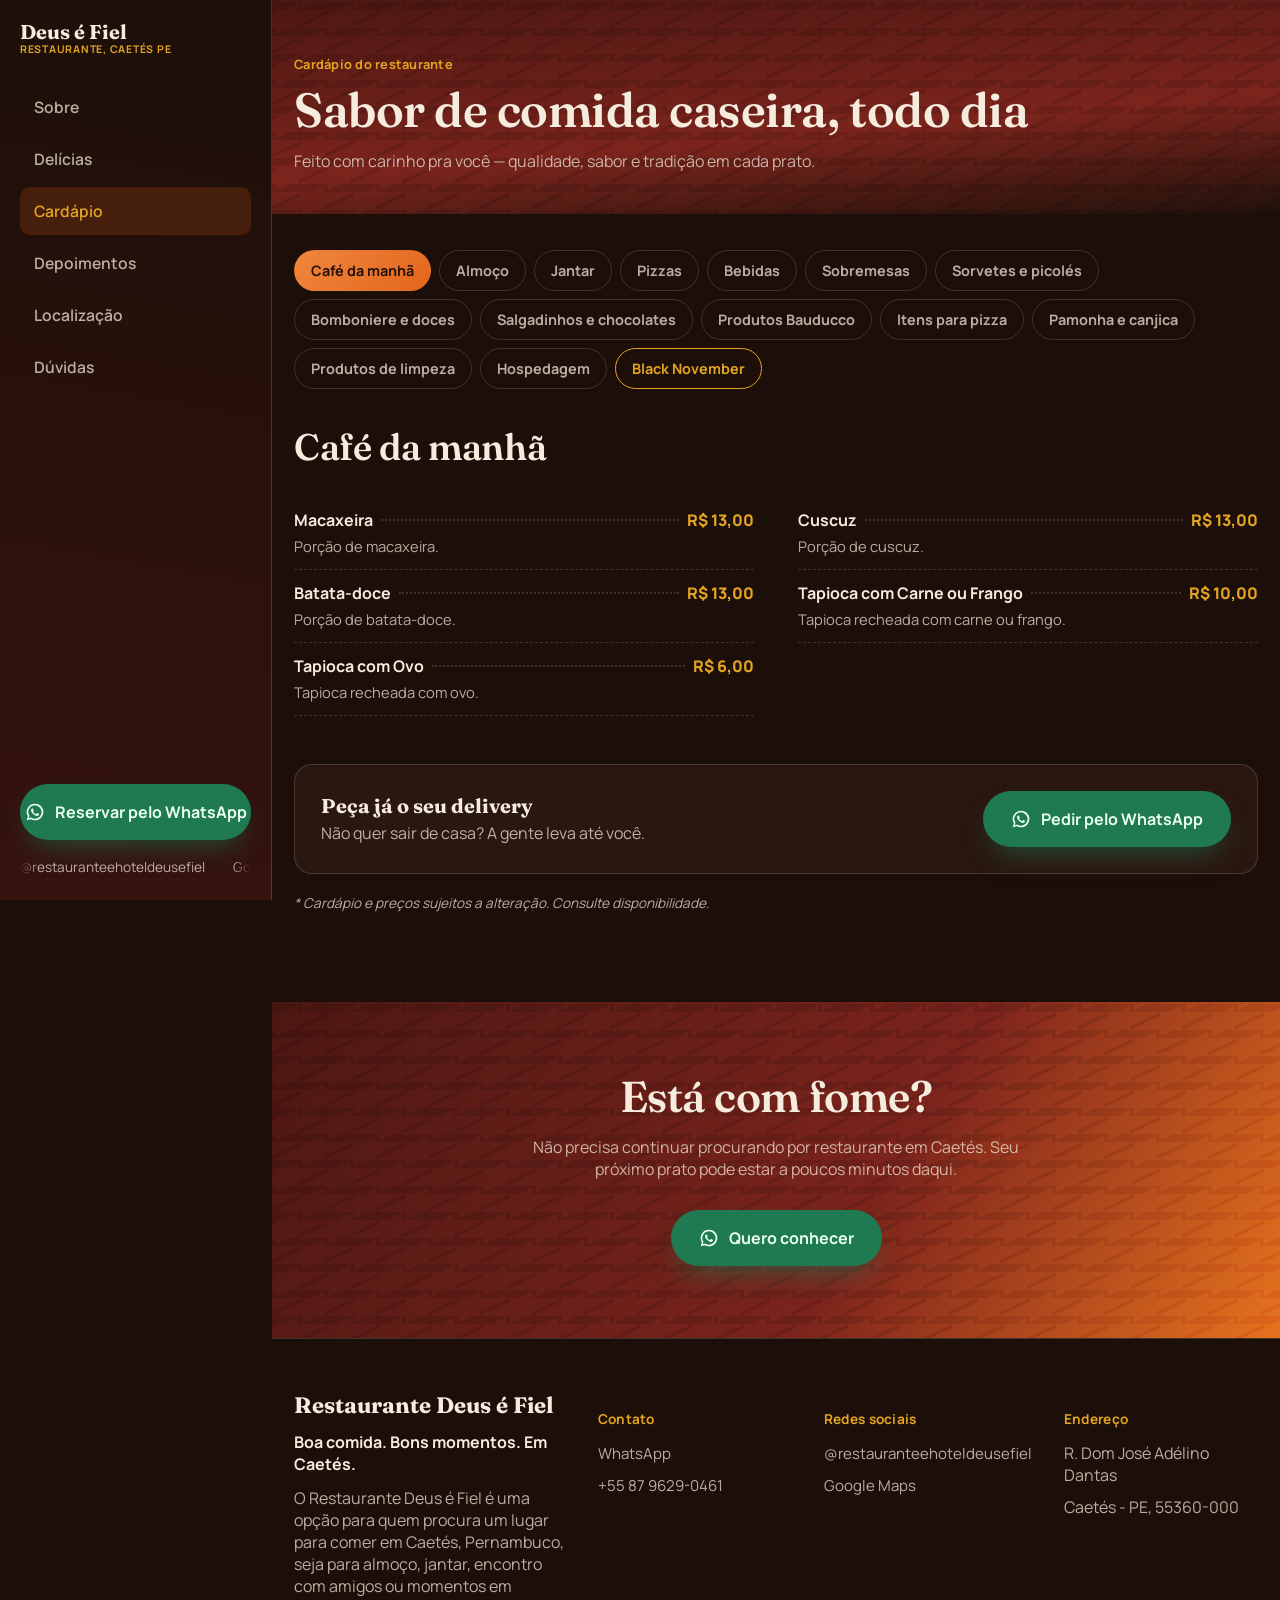
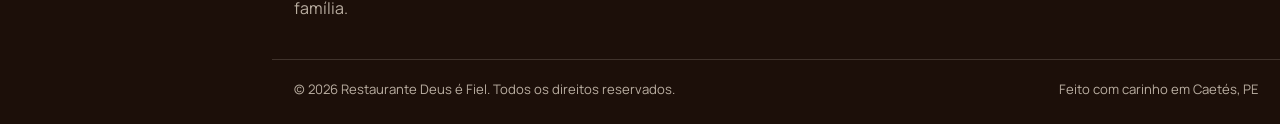
==== cardapio/index.html @ 3e32cdb1 "Atualização do Restaurante Deus é fiel" ====
<!DOCTYPE html>
<!--
==============================================================================
  RESTAURANTE DEUS É FIEL — PÁGINA CARDÁPIO — URL: /cardapio/
  Site estático: cada página é uma pasta com um index.html. Arquivos compartilhados:
    assets/css/style.css .... todos os estilos ([CSS-01..25])
    assets/js/main.js ....... menu, progresso, animações, abas do cardápio ([JS-01..05])
    assets/img/ ............. fotos do banner e do salão
  Estrutura deste arquivo: [HEAD] informações da página (título, descrição, canonical)
    [HTML-01..04] barra de progresso, barra superior, menu lateral (iguais em todas as páginas)
    [PAG-4] conteúdo desta página · [HTML-05..06] rodapé e botão flutuante do WhatsApp
  Padrão: todo bloco novo ganha um comentário dizendo o que é e como editar.
==============================================================================
-->
<html lang="pt-BR" class="no-js-fallback">
<head>
<!-- ===== [HEAD] INFORMAÇÕES DESTA PÁGINA (únicas em cada página: título, descrição e endereço canônico) ===== -->
<!-- Codificação de caracteres (acentos). Não mexer. -->
<meta charset="UTF-8">
<!-- Faz o site se ajustar à tela do celular. -->
<meta name="viewport" content="width=device-width, initial-scale=1, viewport-fit=cover">
<!-- Cor da barra do navegador no celular. -->
<meta name="theme-color" content="#1c0f09">
<!-- Título da aba do navegador e do resultado no Google (exclusivo desta página). -->
<title>Cardápio | Restaurante Deus é Fiel em Caetés - PE</title>
<!-- Texto que aparece no Google embaixo do título (exclusivo desta página, ideal até ~160 caracteres). -->
<meta name="description" content="Veja o cardápio do Restaurante Deus é Fiel, em Caetés - PE: café da manhã, almoço, janta, pizzas, bebidas, sobremesas e mais, com descrição e preços.">
<!-- Endereço oficial desta página (absoluto): evita que o Google trate variações da URL como páginas diferentes. -->
<link rel="canonical" href="https://restaurante-deus-fiel.vercel.app/cardapio/">
<!-- Permite que o Google indexe a página e siga os links dela. -->
<meta name="robots" content="index, follow">
<!-- Avisa ao CSS que o JavaScript está ativo (troca "no-js-fallback" por "js"). Sem JS, o conteúdo aparece normalmente. -->
<script>document.documentElement.className='js';</script>
<!-- Acelera o carregamento das fontes do Google (as duas linhas abaixo). -->
<link rel="preconnect" href="https://fonts.googleapis.com">
<link rel="preconnect" href="https://fonts.gstatic.com" crossorigin>
<!-- Fontes do site: Fraunces (títulos) e Manrope (textos). -->
<link href="https://fonts.googleapis.com/css2?family=Fraunces:ital,opsz,wght@0,9..144,400;0,9..144,500;0,9..144,600;0,9..144,700;1,9..144,500&family=Manrope:wght@400;500;600;700;800&display=swap" rel="stylesheet">
<!-- Estilos compartilhados por todas as páginas ([CSS-01..25]). -->
<link rel="stylesheet" href="../assets/css/style.css">
</head>
<body>

<!-- ===== [HTML-01] BARRA DE PROGRESSO DE ROLAGEM (largura controlada pelo JS, ver [JS-02] em assets/js/main.js) ===== -->
<div class="progress" id="progressBar"></div>

<!-- ===== [HTML-02] BARRA SUPERIOR (só celular/tablet): botão do menu, logo e WhatsApp ===== -->
<header class="topbar">
  <!-- Botão ☰ que abre o menu lateral (ver [JS-01]) -->
  <button class="menu-btn" id="menuBtn" aria-label="Abrir menu" aria-expanded="false" aria-controls="sidebar">
    <svg viewBox="0 0 24 24" fill="none" stroke="currentColor" stroke-width="2" stroke-linecap="round"><path d="M4 7h16M4 12h16M4 17h16"/></svg>
  </button>
  <!-- Logo: leva para a página inicial (/) -->
  <a href="/" class="brand">
    <span class="brand-top">Deus é Fiel</span>
    <span class="brand-bottom">RESTAURANTE, CAETÉS PE</span>
  </a>
  <!-- Botão do WhatsApp (reserva) -->
  <a href="https://wa.me/558796290461?text=Ol%C3%A1%21%20Quero%20fazer%20uma%20reserva." class="icon-btn whats-topbar" aria-label="Reservar pelo WhatsApp">
    <svg viewBox="0 0 24 24" fill="currentColor"><path d="M12 2a10 10 0 0 0-8.6 15.1L2 22l5.1-1.3A10 10 0 1 0 12 2Zm0 18a8 8 0 0 1-4.1-1.1l-.3-.2-3 .8.8-2.9-.2-.3A8 8 0 1 1 12 20Zm4.4-6c-.2-.1-1.4-.7-1.6-.8-.2-.1-.4-.1-.5.1-.2.2-.6.8-.8 1-.1.2-.3.2-.5.1-1.4-.7-2.3-1.2-3.2-2.8-.2-.4.2-.4.6-1.2.1-.1 0-.3 0-.4-.1-.1-.5-1.2-.7-1.7-.2-.4-.4-.4-.5-.4h-.5c-.2 0-.4.1-.6.3-.2.2-.8.8-.8 2s.8 2.3 1 2.5c.1.2 1.6 2.5 4 3.4 1.9.7 2.3.6 2.7.5.4-.1 1.4-.6 1.6-1.1.2-.5.2-1 .1-1.1-.1-.1-.3-.2-.5-.3Z"/></svg>
  </a>
</header>

<!-- ===== [HTML-03] FUNDO ESCURO atrás do menu lateral (celular/tablet) ===== -->
<div class="sidebar-overlay" id="sidebarOverlay"></div>

<!-- ===== [HTML-04] MENU LATERAL: gaveta no celular/tablet, coluna fixa no desktop ===== -->
<aside class="sidebar" id="sidebar">
  <!-- Topo do menu: logo + botão × de fechar -->
  <div class="sidebar-head">
    <a href="/" class="brand">
      <span class="brand-top">Deus é Fiel</span>
      <span class="brand-bottom">RESTAURANTE, CAETÉS PE</span>
    </a>
    <button class="sidebar-close" id="sidebarClose" aria-label="Fechar menu">×</button>
  </div>
  <!-- Links das páginas: cada um leva a uma página de verdade (URL própria). O link da página aberta recebe class="is-active" e aria-current="page".
       Este menu se repete em todos os arquivos .html: ao mudar um link, mude nos 7 arquivos (Ctrl+F no texto do link). -->
  <nav class="sidebar-nav" aria-label="Menu principal">
      <a href="/sobre/">Sobre</a>
      <a href="/delicias/">Delícias</a>
      <a href="/cardapio/" class="is-active" aria-current="page">Cardápio</a>
      <a href="/depoimentos/">Depoimentos</a>
      <a href="/localizacao/">Localização</a>
      <a href="/faq/">Dúvidas</a>
  </nav>
  <!-- Botão verde do WhatsApp (reservas) -->
  <a href="https://wa.me/558796290461?text=Ol%C3%A1%21%20Quero%20fazer%20uma%20reserva." class="btn btn--whats btn--full sidebar-cta">
    <svg viewBox="0 0 24 24" fill="currentColor"><path d="M12 2a10 10 0 0 0-8.6 15.1L2 22l5.1-1.3A10 10 0 1 0 12 2Zm0 18a8 8 0 0 1-4.1-1.1l-.3-.2-3 .8.8-2.9-.2-.3A8 8 0 1 1 12 20Zm4.4-6c-.2-.1-1.4-.7-1.6-.8-.2-.1-.4-.1-.5.1-.2.2-.6.8-.8 1-.1.2-.3.2-.5.1-1.4-.7-2.3-1.2-3.2-2.8-.2-.4.2-.4.6-1.2.1-.1 0-.3 0-.4-.1-.1-.5-1.2-.7-1.7-.2-.4-.4-.4-.5-.4h-.5c-.2 0-.4.1-.6.3-.2.2-.8.8-.8 2s.8 2.3 1 2.5c.1.2 1.6 2.5 4 3.4 1.9.7 2.3.6 2.7.5.4-.1 1.4-.6 1.6-1.1.2-.5.2-1 .1-1.1-.1-.1-.3-.2-.5-.3Z"/></svg>
    Reservar pelo WhatsApp
  </a>
  <!-- Instagram e Google Maps numa linha só, em movimento horizontal (letreiro). 
       O 2º grupo é uma cópia do 1º (aria-hidden) para o movimento nunca ter "buraco". Se mudar um link, mude nos dois grupos. -->
  <div class="sidebar-social" aria-label="Redes e localização">
    <div class="marquee-track">
      <span class="marquee-group">
        <a href="https://www.instagram.com/restauranteehoteldeusefiel/" target="_blank" rel="noopener">&#64;restauranteehoteldeusefiel</a>
        <a href="https://www.google.com/maps/search/?api=1&query=Restaurante%20Deus%20%C3%A9%20Fiel%2C%20R.%20Dom%20Jos%C3%A9%20Ad%C3%A9lino%20Dantas%2C%20Caet%C3%A9s%20-%20PE%2C%2055360-000" target="_blank" rel="noopener">Google Maps</a>
      </span>
      <span class="marquee-group" aria-hidden="true">
        <a href="https://www.instagram.com/restauranteehoteldeusefiel/" target="_blank" rel="noopener" tabindex="-1">&#64;restauranteehoteldeusefiel</a>
        <a href="https://www.google.com/maps/search/?api=1&query=Restaurante%20Deus%20%C3%A9%20Fiel%2C%20R.%20Dom%20Jos%C3%A9%20Ad%C3%A9lino%20Dantas%2C%20Caet%C3%A9s%20-%20PE%2C%2055360-000" target="_blank" rel="noopener" tabindex="-1">Google Maps</a>
      </span>
    </div>
  </div>
</aside>

<!-- ==========================================================================
     [PAG-4] PÁGINA CARDÁPIO — URL: /cardapio/
     ========================================================================== -->
<main class="page" id="view-cardapio">
<!-- [PAG-4.1] CABEÇALHO DA PÁGINA -->
<section class="page-hero">
  <div class="brick-texture"></div>
  <div class="container">
    <span class="eyebrow reveal">Cardápio do restaurante</span>
    <h1 class="reveal">Sabor de comida caseira, todo dia</h1>
    <p class="reveal">Feito com carinho pra você — qualidade, sabor e tradição em cada prato.</p>
  </div>
</section>

<!-- [PAG-4.2] CARDÁPIO COM ABAS. Veja o passo a passo para editar logo abaixo, em [PAG-4-ABAS] e [PAG-4-PAINEIS]. -->
<section class="section--dark section--menu">

  <!-- [PAG-4-ABAS] BOTÕES DAS ABAS. Cada botão abre o painel com o mesmo nome (aria-controls = id do painel).
       No celular a faixa rola para o lado e fica fixa embaixo da barra superior. A aba marcada com
       aria-selected="true" é a que abre primeiro. -->
  <div class="menu-tabs-wrap">
    <div class="container">
      <div class="menu-tabs" role="tablist" aria-label="Categorias do cardápio">
        <button type="button" class="menu-tab" role="tab" id="aba-cafe-da-manha" aria-controls="painel-cafe-da-manha" aria-selected="true">Café da manhã</button>
        <button type="button" class="menu-tab" role="tab" id="aba-almoco" aria-controls="painel-almoco" aria-selected="false" tabindex="-1">Almoço</button>
        <button type="button" class="menu-tab" role="tab" id="aba-jantar" aria-controls="painel-jantar" aria-selected="false" tabindex="-1">Jantar</button>
        <button type="button" class="menu-tab" role="tab" id="aba-pizzas" aria-controls="painel-pizzas" aria-selected="false" tabindex="-1">Pizzas</button>
        <button type="button" class="menu-tab" role="tab" id="aba-bebidas" aria-controls="painel-bebidas" aria-selected="false" tabindex="-1">Bebidas</button>
        <button type="button" class="menu-tab" role="tab" id="aba-sobremesas" aria-controls="painel-sobremesas" aria-selected="false" tabindex="-1">Sobremesas</button>
        <button type="button" class="menu-tab" role="tab" id="aba-sorvetes-e-picoles" aria-controls="painel-sorvetes-e-picoles" aria-selected="false" tabindex="-1">Sorvetes e picolés</button>
        <button type="button" class="menu-tab" role="tab" id="aba-bomboniere-e-doces" aria-controls="painel-bomboniere-e-doces" aria-selected="false" tabindex="-1">Bomboniere e doces</button>
        <button type="button" class="menu-tab" role="tab" id="aba-salgadinhos-e-chocolates" aria-controls="painel-salgadinhos-e-chocolates" aria-selected="false" tabindex="-1">Salgadinhos e chocolates</button>
        <button type="button" class="menu-tab" role="tab" id="aba-produtos-bauducco" aria-controls="painel-produtos-bauducco" aria-selected="false" tabindex="-1">Produtos Bauducco</button>
        <button type="button" class="menu-tab" role="tab" id="aba-itens-para-pizza" aria-controls="painel-itens-para-pizza" aria-selected="false" tabindex="-1">Itens para pizza</button>
        <button type="button" class="menu-tab" role="tab" id="aba-pamonha-e-canjica" aria-controls="painel-pamonha-e-canjica" aria-selected="false" tabindex="-1">Pamonha e canjica</button>
        <button type="button" class="menu-tab" role="tab" id="aba-produtos-de-limpeza" aria-controls="painel-produtos-de-limpeza" aria-selected="false" tabindex="-1">Produtos de limpeza</button>
        <button type="button" class="menu-tab" role="tab" id="aba-hospedagem" aria-controls="painel-hospedagem" aria-selected="false" tabindex="-1">Hospedagem</button>
        <!-- TEMPORÁRIA: aba da campanha Black November. Quando a campanha acabar, apague este botão e o painel [ABA-15]. -->
        <button type="button" class="menu-tab menu-tab--promo" role="tab" id="aba-black-november" aria-controls="painel-black-november" aria-selected="false" tabindex="-1">Black November</button>
      </div>
    </div>
  </div>

  <div class="container">

    <!-- [PAG-4-PAINEIS] UM PAINEL POR ABA. Dentro de cada painel: grupos (menu-group) e, em cada grupo,
         a lista de pratos (menu-list). CADA PRATO É UMA LINHA, no formato:
           <div class="menu-item"> nome + preço + descrição </div>
         Para mudar preço/descrição, procure o nome do prato (Ctrl+F) e edite o texto.
         Para adicionar um prato, copie uma linha inteira e cole dentro da mesma menu-list.
         Preço a combinar: use <span class="price price--ask">Consulte</span>.
         Para criar uma ABA nova: (1) copie um botão menu-tab e troque texto, id e aria-controls;
         (2) copie um painel menu-panel inteiro e use o id que o botão aponta (começa com painel-).
         Os painéis que não são o primeiro levam o atributo hidden (escondido até clicar na aba). -->

      <!-- ========== [ABA-01] CAFÉ DA MANHÃ ========== -->
      <div class="menu-panel" id="painel-cafe-da-manha" role="tabpanel" aria-labelledby="aba-cafe-da-manha">
        <h2 class="menu-panel-title">Café da manhã</h2>
        <div class="menu-group">
          <div class="menu-list">
            <div class="menu-item"><div class="menu-item-row"><span class="name">Macaxeira</span><span class="fill"></span><span class="price">R$ 13,00</span></div><p class="desc">Porção de macaxeira.</p></div>
            <div class="menu-item"><div class="menu-item-row"><span class="name">Cuscuz</span><span class="fill"></span><span class="price">R$ 13,00</span></div><p class="desc">Porção de cuscuz.</p></div>
            <div class="menu-item"><div class="menu-item-row"><span class="name">Batata-doce</span><span class="fill"></span><span class="price">R$ 13,00</span></div><p class="desc">Porção de batata-doce.</p></div>
            <div class="menu-item"><div class="menu-item-row"><span class="name">Tapioca com Carne ou Frango</span><span class="fill"></span><span class="price">R$ 10,00</span></div><p class="desc">Tapioca recheada com carne ou frango.</p></div>
            <div class="menu-item"><div class="menu-item-row"><span class="name">Tapioca com Ovo</span><span class="fill"></span><span class="price">R$ 6,00</span></div><p class="desc">Tapioca recheada com ovo.</p></div>
          </div>
        </div>
      </div>

      <!-- ========== [ABA-02] ALMOÇO ========== -->
      <div class="menu-panel" id="painel-almoco" role="tabpanel" aria-labelledby="aba-almoco" hidden>
        <h2 class="menu-panel-title">Almoço</h2>
        <!-- Grupo: Marmitas tradicionais -->
        <div class="menu-group">
          <h3 class="menu-group-title">Marmitas tradicionais</h3>
          <div class="menu-list">
            <div class="menu-item"><div class="menu-item-row"><span class="name">Picanha</span><span class="fill"></span><span class="price">R$ 60,00</span></div><p class="desc">Picanha acompanhada de arroz, feijão, macarrão, salada verde, legumes cozidos, farofa e batata frita.</p></div>
            <div class="menu-item"><div class="menu-item-row"><span class="name">Peixe Empanado</span><span class="fill"></span><span class="price">R$ 30,00</span></div><p class="desc">Peixe empanado acompanhado de arroz, feijão, macarrão, salada verde, legumes cozidos, farofa e batata frita.</p></div>
            <div class="menu-item"><div class="menu-item-row"><span class="name">Carne de Sol</span><span class="fill"></span><span class="price">R$ 40,00</span></div><p class="desc">Carne de sol acompanhada de arroz, feijão, macarrão, salada verde, legumes cozidos, farofa e batata frita.</p></div>
            <div class="menu-item"><div class="menu-item-row"><span class="name">Frango Assado</span><span class="fill"></span><span class="price">R$ 18,00</span></div><p class="desc">Frango assado acompanhado de arroz, feijão, macarrão, salada verde, legumes cozidos, farofa e batata frita.</p></div>
            <div class="menu-item"><div class="menu-item-row"><span class="name">Fígado</span><span class="fill"></span><span class="price">R$ 18,00</span></div><p class="desc">Fígado acompanhado de arroz, feijão, macarrão, salada verde, legumes cozidos, farofa e batata frita.</p></div>
            <div class="menu-item"><div class="menu-item-row"><span class="name">Panqueca de Carne Bovina</span><span class="fill"></span><span class="price">R$ 22,00</span></div><p class="desc">Panqueca recheada com carne bovina, acompanhada de arroz, feijão, macarrão, salada verde, legumes cozidos, farofa e batata frita.</p></div>
            <div class="menu-item"><div class="menu-item-row"><span class="name">Panqueca de Frango</span><span class="fill"></span><span class="price">R$ 22,00</span></div><p class="desc">Panqueca recheada com frango, acompanhada de arroz, feijão, macarrão, salada verde, legumes cozidos, farofa e batata frita.</p></div>
            <div class="menu-item"><div class="menu-item-row"><span class="name">Calabresa</span><span class="fill"></span><span class="price">R$ 18,00</span></div><p class="desc">Calabresa assada acompanhada de arroz, feijão, macarrão, salada verde, legumes cozidos, farofa e batata frita.</p></div>
            <div class="menu-item"><div class="menu-item-row"><span class="name">Toscana</span><span class="fill"></span><span class="price">R$ 18,00</span></div><p class="desc">Linguiça toscana acompanhada de arroz, feijão, macarrão, salada verde, legumes cozidos, farofa e batata frita.</p></div>
            <div class="menu-item"><div class="menu-item-row"><span class="name">Filé de Frango</span><span class="fill"></span><span class="price">R$ 18,00</span></div><p class="desc">Filé de frango assado acompanhado de arroz, feijão, macarrão, salada verde, legumes cozidos, farofa e batata frita.</p></div>
            <div class="menu-item"><div class="menu-item-row"><span class="name">Bisteca Bovina</span><span class="fill"></span><span class="price">R$ 30,00</span></div><p class="desc">Bisteca bovina assada acompanhada de arroz, feijão, macarrão, salada verde, legumes cozidos, farofa e batata frita.</p></div>
            <div class="menu-item"><div class="menu-item-row"><span class="name">Bisteca Suína</span><span class="fill"></span><span class="price">R$ 20,00</span></div><p class="desc">Bisteca suína assada acompanhada de arroz, feijão, macarrão, salada verde, legumes cozidos, farofa e batata frita.</p></div>
            <div class="menu-item"><div class="menu-item-row"><span class="name">Lasanha à Bolonhesa</span><span class="fill"></span><span class="price">R$ 25,00</span></div><p class="desc">Fatia de lasanha à bolonhesa acompanhada de arroz e batata frita.</p></div>
            <div class="menu-item"><div class="menu-item-row"><span class="name">Lasanha de Frango</span><span class="fill"></span><span class="price">R$ 20,00</span></div><p class="desc">Fatia de lasanha de frango acompanhada de arroz e batata frita.</p></div>
            <div class="menu-item"><div class="menu-item-row"><span class="name">Omelete</span><span class="fill"></span><span class="price">R$ 18,00</span></div><p class="desc">Omelete acompanhada de arroz, feijão, macarrão, salada verde, legumes cozidos, farofa e batata frita.</p></div>
            <div class="menu-item"><div class="menu-item-row"><span class="name">Bife Bovino</span><span class="fill"></span><span class="price">R$ 25,00</span></div><p class="desc">Bife bovino acompanhado de arroz, feijão, macarrão, farofa, salada verde, legumes cozidos e batata frita.</p></div>
          </div>
        </div>
        <!-- Grupo: Marmitas pequenas -->
        <div class="menu-group">
          <h3 class="menu-group-title">Marmitas pequenas</h3>
          <div class="menu-list">
            <div class="menu-item"><div class="menu-item-row"><span class="name">Fígado Pequeno</span><span class="fill"></span><span class="price">R$ 18,00</span></div><p class="desc">Fígado acompanhado de arroz, feijão, farofa e salada verde.</p></div>
            <div class="menu-item"><div class="menu-item-row"><span class="name">Filé de Frango Pequeno</span><span class="fill"></span><span class="price">R$ 15,00</span></div><p class="desc">Filé de frango acompanhado de arroz, feijão, farofa, salada verde e verduras cozidas.</p></div>
            <div class="menu-item"><div class="menu-item-row"><span class="name">Calabresa Pequena</span><span class="fill"></span><span class="price">R$ 15,00</span></div><p class="desc">Marmita de calabresa acompanhada de arroz, feijão, farofa, salada verde e verduras cozidas.</p></div>
            <div class="menu-item"><div class="menu-item-row"><span class="name">Toscana Pequena</span><span class="fill"></span><span class="price">R$ 15,00</span></div><p class="desc">Marmita de toscana acompanhada de arroz, feijão, farofa, salada verde e verduras cozidas.</p></div>
            <div class="menu-item"><div class="menu-item-row"><span class="name">Sarapatel Pequeno</span><span class="fill"></span><span class="price">R$ 15,00</span></div><p class="desc">Sarapatel acompanhado de arroz, feijão, farofa, salada verde, verduras cozidas e batata frita.</p></div>
          </div>
        </div>
        <!-- Grupo: Pratos especiais -->
        <div class="menu-group">
          <h3 class="menu-group-title">Pratos especiais</h3>
          <div class="menu-list">
            <div class="menu-item"><div class="menu-item-row"><span class="name">Carne Guisada</span><span class="fill"></span><span class="price">R$ 18,00</span></div><p class="desc">Carne guisada acompanhada de arroz, feijão, salada verde, verduras cozidas e batata frita.</p></div>
            <div class="menu-item"><div class="menu-item-row"><span class="name">Sarapatel</span><span class="fill"></span><span class="price">R$ 18,00</span></div><p class="desc">Sarapatel acompanhado de arroz, feijão, farofa, salada verde, verduras cozidas e batata frita.</p></div>
            <div class="menu-item"><div class="menu-item-row"><span class="name">Almôndegas</span><span class="fill"></span><span class="price">R$ 35,00</span></div><p class="desc">Almôndegas ao molho acompanhadas de macarrão.</p></div>
            <div class="menu-item"><div class="menu-item-row"><span class="name">Strogonoff de Frango</span><span class="fill"></span><span class="price">R$ 20,00</span></div><p class="desc">Strogonoff de frango.</p></div>
            <div class="menu-item"><div class="menu-item-row"><span class="name">Peixe ao Molho</span><span class="fill"></span><span class="price">R$ 30,00</span></div><p class="desc">Peixe preparado ao molho.</p></div>
            <div class="menu-item"><div class="menu-item-row"><span class="name">Mocotó de Boi</span><span class="fill"></span><span class="price">R$ 25,00</span></div><p class="desc">Mocotó acompanhado de pirão, arroz, feijão, macarrão, farofa (cuscuz ou farinha) e saladas.</p></div>
            <div class="menu-item"><div class="menu-item-row"><span class="name">Escondidinho de Charque</span><span class="fill"></span><span class="price">R$ 30,00</span></div><p class="desc">Escondidinho de charque acompanhado de arroz e batata frita.</p></div>
            <div class="menu-item"><div class="menu-item-row"><span class="name">Escondidinho de Peixe</span><span class="fill"></span><span class="price">R$ 30,00</span></div><p class="desc">Escondidinho de peixe acompanhado de arroz e batata frita.</p></div>
            <div class="menu-item"><div class="menu-item-row"><span class="name">Filé de Boi</span><span class="fill"></span><span class="price">R$ 30,00</span></div><p class="desc">Filé de boi acompanhado de arroz, feijão, macarrão, salada e purê.</p></div>
            <div class="menu-item"><div class="menu-item-row"><span class="name">Bife de Boi</span><span class="fill"></span><span class="price">R$ 25,00</span></div><p class="desc">Bife de boi.</p></div>
            <div class="menu-item"><div class="menu-item-row"><span class="name">Escondidinho de Carne</span><span class="fill"></span><span class="price">R$ 22,00</span></div><p class="desc">Escondidinho de carne acompanhado de arroz e batata frita.</p></div>
            <div class="menu-item"><div class="menu-item-row"><span class="name">Filé de Peixe Frito</span><span class="fill"></span><span class="price">R$ 25,00</span></div><p class="desc">Filé de peixe frito.</p></div>
            <div class="menu-item"><div class="menu-item-row"><span class="name">Bacalhau ao Molho</span><span class="fill"></span><span class="price">R$ 30,00</span></div><p class="desc">Bacalhau preparado ao molho.</p></div>
            <div class="menu-item"><div class="menu-item-row"><span class="name">Frango Assado Pequeno</span><span class="fill"></span><span class="price">R$ 15,00</span></div><p class="desc">Frango assado.</p></div>
            <div class="menu-item"><div class="menu-item-row"><span class="name">Panqueca de Presunto e Queijo</span><span class="fill"></span><span class="price">R$ 15,00</span></div><p class="desc">Panqueca recheada com presunto e queijo.</p></div>
            <div class="menu-item"><div class="menu-item-row"><span class="name">Carne Guisada Bovina</span><span class="fill"></span><span class="price">R$ 22,00</span></div><p class="desc">Carne bovina guisada.</p></div>
            <div class="menu-item"><div class="menu-item-row"><span class="name">Fava Verde</span><span class="fill"></span><span class="price">R$ 28,00</span></div><p class="desc">Fava verde acompanhada de arroz, macarrão, feijão e carne.</p></div>
            <div class="menu-item"><div class="menu-item-row"><span class="name">Porção de Purê</span><span class="fill"></span><span class="price">R$ 15,00</span></div><p class="desc">Porção de purê de batata.</p></div>
          </div>
        </div>
        <!-- Grupo: Parmegianas -->
        <div class="menu-group">
          <h3 class="menu-group-title">Parmegianas</h3>
          <div class="menu-list">
            <div class="menu-item"><div class="menu-item-row"><span class="name">Filé de Frango à Parmegiana</span><span class="fill"></span><span class="price">R$ 35,00</span></div><p class="desc">Filé de frango à parmegiana acompanhado de macarrão ao molho vermelho e purê ou batata frita.</p></div>
            <div class="menu-item"><div class="menu-item-row"><span class="name">Bife Bovino à Parmegiana</span><span class="fill"></span><span class="price">R$ 39,00</span></div><p class="desc">Bife bovino à parmegiana acompanhado de macarrão ao molho vermelho e batata frita ou purê.</p></div>
            <div class="menu-item"><div class="menu-item-row"><span class="name">Filé de Peixe à Parmegiana</span><span class="fill"></span><span class="price">R$ 39,00</span></div><p class="desc">Filé de peixe à parmegiana acompanhado de macarrão ao molho vermelho e batata frita ou purê de batata.</p></div>
          </div>
        </div>
        <!-- Grupo: Feijoada -->
        <div class="menu-group">
          <h3 class="menu-group-title">Feijoada</h3>
          <div class="menu-list">
            <div class="menu-item"><div class="menu-item-row"><span class="name">Feijoada Completa</span><span class="fill"></span><span class="price">R$ 30,00</span></div><p class="desc">Feijoada acompanhada de torresmo, arroz, couve, vinagrete e laranja.</p></div>
            <div class="menu-item"><div class="menu-item-row"><span class="name">Feijoada sem Acompanhamentos</span><span class="fill"></span><span class="price">R$ 20,00</span></div><p class="desc">Porção de feijoada sem acompanhamentos.</p></div>
          </div>
        </div>
        <!-- Grupo: Buchada -->
        <div class="menu-group">
          <h3 class="menu-group-title">Buchada</h3>
          <div class="menu-list">
            <div class="menu-item"><div class="menu-item-row"><span class="name">Buchada Completa</span><span class="fill"></span><span class="price">R$ 42,00</span></div><p class="desc">Buchada acompanhada de arroz, macarrão, vinagrete e pirão.</p></div>
          </div>
        </div>
      </div>

      <!-- ========== [ABA-03] JANTAR ========== -->
      <div class="menu-panel" id="painel-jantar" role="tabpanel" aria-labelledby="aba-jantar" hidden>
        <h2 class="menu-panel-title">Jantar</h2>
        <!-- Grupo: Porções -->
        <div class="menu-group">
          <h3 class="menu-group-title">Porções</h3>
          <div class="menu-list">
            <div class="menu-item"><div class="menu-item-row"><span class="name">Asinha de Frango</span><span class="fill"></span><span class="price">R$ 25,00</span></div><p class="desc">Porção de asas de galinha fritas.</p></div>
            <div class="menu-item"><div class="menu-item-row"><span class="name">Coração de Galinha</span><span class="fill"></span><span class="price">R$ 40,00</span></div><p class="desc">Porção de coração de galinha frito.</p></div>
            <div class="menu-item"><div class="menu-item-row"><span class="name">Batata Frita Pequena</span><span class="fill"></span><span class="price">R$ 15,00</span></div><p class="desc">Porção de batata frita tamanho pequeno.</p></div>
            <div class="menu-item"><div class="menu-item-row"><span class="name">Batata Frita Média</span><span class="fill"></span><span class="price">R$ 20,00</span></div><p class="desc">Porção de batata frita tamanho médio.</p></div>
            <div class="menu-item"><div class="menu-item-row"><span class="name">Batata Frita Grande</span><span class="fill"></span><span class="price">R$ 30,00</span></div><p class="desc">Porção de batata frita tamanho grande.</p></div>
            <div class="menu-item"><div class="menu-item-row"><span class="name">Filé de Frango Assado</span><span class="fill"></span><span class="price">R$ 30,00</span></div><p class="desc">Filé de peito de frango assado na chapa.</p></div>
            <div class="menu-item"><div class="menu-item-row"><span class="name">Carne de Sol</span><span class="fill"></span><span class="price">R$ 35,00</span></div><p class="desc">Porção de carne de sol.</p></div>
            <div class="menu-item"><div class="menu-item-row"><span class="name">Picanha</span><span class="fill"></span><span class="price">R$ 70,00</span></div><p class="desc">Porção de picanha.</p></div>
            <div class="menu-item"><div class="menu-item-row"><span class="name">Fígado</span><span class="fill"></span><span class="price">R$ 20,00</span></div><p class="desc">Porção de fígado.</p></div>
            <div class="menu-item"><div class="menu-item-row"><span class="name">Calabresa</span><span class="fill"></span><span class="price">R$ 20,00</span></div><p class="desc">Porção de calabresa.</p></div>
            <div class="menu-item"><div class="menu-item-row"><span class="name">Toscana</span><span class="fill"></span><span class="price">R$ 20,00</span></div><p class="desc">Porção de linguiça toscana.</p></div>
            <div class="menu-item"><div class="menu-item-row"><span class="name">Bisteca Suína</span><span class="fill"></span><span class="price">R$ 20,00</span></div><p class="desc">Porção de bisteca suína.</p></div>
            <div class="menu-item"><div class="menu-item-row"><span class="name">Bisteca Bovina</span><span class="fill"></span><span class="price">R$ 30,00</span></div><p class="desc">Porção de bisteca bovina.</p></div>
            <div class="menu-item"><div class="menu-item-row"><span class="name">Bife de Boi</span><span class="fill"></span><span class="price">R$ 30,00</span></div><p class="desc">Porção de bife bovino.</p></div>
            <div class="menu-item"><div class="menu-item-row"><span class="name">Sarapatel</span><span class="fill"></span><span class="price">R$ 20,00</span></div><p class="desc">Porção de sarapatel.</p></div>
            <div class="menu-item"><div class="menu-item-row"><span class="name">Tilápia</span><span class="fill"></span><span class="price">R$ 20,00</span></div><p class="desc">Porção de tilápia.</p></div>
            <div class="menu-item"><div class="menu-item-row"><span class="name">Porção de Bacalhau</span><span class="fill"></span><span class="price">R$ 35,00</span></div><p class="desc">Porção de bacalhau.</p></div>
            <div class="menu-item"><div class="menu-item-row"><span class="name">Boi Guisado</span><span class="fill"></span><span class="price">R$ 20,00</span></div><p class="desc">Porção de carne bovina guisada.</p></div>
            <div class="menu-item"><div class="menu-item-row"><span class="name">Filé de Frango</span><span class="fill"></span><span class="price">R$ 20,00</span></div><p class="desc">Porção de filé de frango.</p></div>
            <div class="menu-item"><div class="menu-item-row"><span class="name">Porção de Arroz</span><span class="fill"></span><span class="price">R$ 10,00</span></div><p class="desc">Porção de arroz.</p></div>
            <div class="menu-item"><div class="menu-item-row"><span class="name">Porção de Torresmo</span><span class="fill"></span><span class="price">R$ 25,00</span></div><p class="desc">Porção de torresmo.</p></div>
            <div class="menu-item"><div class="menu-item-row"><span class="name">Lasanha de Frango</span><span class="fill"></span><span class="price">R$ 25,00</span></div><p class="desc">Porção de lasanha de frango.</p></div>
            <div class="menu-item"><div class="menu-item-row"><span class="name">Galeto Assado</span><span class="fill"></span><span class="price">R$ 35,00</span></div><p class="desc">Galeto completo assado no forno.</p></div>
          </div>
        </div>
        <!-- Grupo: Salgados e lanches -->
        <div class="menu-group">
          <h3 class="menu-group-title">Salgados e lanches</h3>
          <div class="menu-list">
            <div class="menu-item"><div class="menu-item-row"><span class="name">Torta de Frango</span><span class="fill"></span><span class="price">R$ 5,00</span></div><p class="desc">Torta recheada com frango.</p></div>
            <div class="menu-item"><div class="menu-item-row"><span class="name">Broas</span><span class="fill"></span><span class="price">R$ 6,00</span></div><p class="desc">Produto derivado de trigo.</p></div>
            <div class="menu-item"><div class="menu-item-row"><span class="name">Rocamboles</span><span class="fill"></span><span class="price">R$ 6,00</span></div><p class="desc">Produto derivado de trigo.</p></div>
            <div class="menu-item"><div class="menu-item-row"><span class="name">Sonhos</span><span class="fill"></span><span class="price">R$ 6,00</span></div><p class="desc">Produto derivado de trigo.</p></div>
            <div class="menu-item"><div class="menu-item-row"><span class="name">Pão Bisnaguinha de Coco</span><span class="fill"></span><span class="price">R$ 6,00</span></div><p class="desc">Pão de bisnaguinha com coco.</p></div>
            <div class="menu-item"><div class="menu-item-row"><span class="name">Pastel de Frango</span><span class="fill"></span><span class="price">R$ 7,49</span></div><p class="desc">Pastel recheado com frango.</p></div>
            <div class="menu-item"><div class="menu-item-row"><span class="name">Pastel Misto</span><span class="fill"></span><span class="price">R$ 8,49</span></div><p class="desc">Pastel recheado com presunto e mussarela.</p></div>
            <div class="menu-item"><div class="menu-item-row"><span class="name">Pastel de Bagaceira</span><span class="fill"></span><span class="price">R$ 9,49</span></div><p class="desc">Pastel recheado com carne, frango, presunto e queijo.</p></div>
            <div class="menu-item"><div class="menu-item-row"><span class="name">Pastel de Queijo</span><span class="fill"></span><span class="price">R$ 6,99</span></div><p class="desc">Pastel recheado com queijo.</p></div>
            <div class="menu-item"><div class="menu-item-row"><span class="name">Pastel de Carne</span><span class="fill"></span><span class="price">R$ 6,99</span></div><p class="desc">Pastel recheado com carne.</p></div>
            <div class="menu-item"><div class="menu-item-row"><span class="name">Pastel de Calabresa</span><span class="fill"></span><span class="price">R$ 8,49</span></div><p class="desc">Pastel recheado com calabresa.</p></div>
            <div class="menu-item"><div class="menu-item-row"><span class="name">Pastel de Mussarela</span><span class="fill"></span><span class="price">R$ 9,49</span></div><p class="desc">Pastel recheado com mussarela.</p></div>
            <div class="menu-item"><div class="menu-item-row"><span class="name">Pastel de Frango com Catupiry</span><span class="fill"></span><span class="price">R$ 9,99</span></div><p class="desc">Pastel recheado com frango e catupiry.</p></div>
            <div class="menu-item"><div class="menu-item-row"><span class="name">Pastel Bagaceira Especial</span><span class="fill"></span><span class="price">R$ 9,99</span></div><p class="desc">Pastel recheado com carne, calabresa, frango, presunto e queijo.</p></div>
            <div class="menu-item"><div class="menu-item-row"><span class="name">Pastel de Pizza</span><span class="fill"></span><span class="price">R$ 9,99</span></div><p class="desc">Pastel recheado com mussarela, calabresa, frango e orégano.</p></div>
            <div class="menu-item"><div class="menu-item-row"><span class="name">Coxinha de Frango</span><span class="fill"></span><span class="price">R$ 5,00</span></div><p class="desc">Coxinha recheada com frango.</p></div>
            <div class="menu-item"><div class="menu-item-row"><span class="name">Cachorro-Quente</span><span class="fill"></span><span class="price">R$ 8,00</span></div><p class="desc">Pão com salsicha, carne moída, purê de batata, batata palha, milho e vinagrete.</p></div>
            <div class="menu-item"><div class="menu-item-row"><span class="name">X-Bacon</span><span class="fill"></span><span class="price">R$ 12,00</span></div><p class="desc">Pão, carne, bacon, mussarela e cheddar.</p></div>
            <div class="menu-item"><div class="menu-item-row"><span class="name">X-Calabresa</span><span class="fill"></span><span class="price">R$ 12,00</span></div><p class="desc">Pão, carne, calabresa, mussarela e cheddar.</p></div>
            <div class="menu-item"><div class="menu-item-row"><span class="name">X-Queijudo</span><span class="fill"></span><span class="price">R$ 12,00</span></div><p class="desc">Pão, carne, queijo coalho, cheddar, alface e tomate.</p></div>
            <div class="menu-item"><div class="menu-item-row"><span class="name">X-Tudão</span><span class="fill"></span><span class="price">R$ 27,00</span></div><p class="desc">Pão, carne, queijo coalho, frango, ovo, calabresa, bacon, tomate, alface e cheddar.</p></div>
            <div class="menu-item"><div class="menu-item-row"><span class="name">Ivete Sangalo</span><span class="fill"></span><span class="price">R$ 9,99</span></div><p class="desc">Pão, carne de 100g, alface, cebola, queijo mussarela e ovo.</p></div>
            <div class="menu-item"><div class="menu-item-row"><span class="name">Bolo de Queijo</span><span class="fill"></span><span class="price">R$ 5,00</span></div><p class="desc">Bolo de queijo.</p></div>
            <div class="menu-item"><div class="menu-item-row"><span class="name">Enroladinho</span><span class="fill"></span><span class="price">R$ 4,00</span></div><p class="desc">Enroladinho salgado.</p></div>
            <div class="menu-item"><div class="menu-item-row"><span class="name">Risole</span><span class="fill"></span><span class="price">R$ 4,00</span></div><p class="desc">Risole salgado.</p></div>
            <div class="menu-item"><div class="menu-item-row"><span class="name">Pastel de Charque</span><span class="fill"></span><span class="price">R$ 12,00</span></div><p class="desc">Pastel de charque com salada.</p></div>
            <div class="menu-item"><div class="menu-item-row"><span class="name">Massa para Panqueca</span><span class="fill"></span><span class="price">R$ 4,00</span></div><p class="desc">Massa para preparo de panqueca.</p></div>
            <div class="menu-item"><div class="menu-item-row"><span class="name">X-Monstro</span><span class="fill"></span><span class="price">R$ 18,00</span></div><p class="desc">Lanche X-Monstro.</p></div>
            <div class="menu-item"><div class="menu-item-row"><span class="name">X-Salada</span><span class="fill"></span><span class="price">R$ 20,00</span></div><p class="desc">Lanche X-Salada.</p></div>
          </div>
        </div>
        <!-- Grupo: Queijos e chocolates -->
        <div class="menu-group">
          <h3 class="menu-group-title">Queijos e chocolates</h3>
          <div class="menu-list">
            <div class="menu-item"><div class="menu-item-row"><span class="name">Queijo de Manteiga</span><span class="fill"></span><span class="price">R$ 28,00</span></div><p class="desc">Queijo de manteiga.</p></div>
            <div class="menu-item"><div class="menu-item-row"><span class="name">Chocolate Lacta</span><span class="fill"></span><span class="price">R$ 22,00</span></div><p class="desc">Chocolate Lacta.</p></div>
          </div>
        </div>
      </div>

      <!-- ========== [ABA-04] PIZZAS ========== -->
      <div class="menu-panel" id="painel-pizzas" role="tabpanel" aria-labelledby="aba-pizzas" hidden>
        <h2 class="menu-panel-title">Pizzas</h2>
        <!-- Grupo: Pizzas salgadas grandes (G) -->
        <div class="menu-group">
          <h3 class="menu-group-title">Pizzas salgadas grandes (G)</h3>
          <div class="menu-list">
            <div class="menu-item"><div class="menu-item-row"><span class="name">Toscana G</span><span class="fill"></span><span class="price">R$ 39,99</span></div><p class="desc">Molho de tomate, toscana, mussarela, orégano e azeitona.</p></div>
            <div class="menu-item"><div class="menu-item-row"><span class="name">Queijo Coalho G</span><span class="fill"></span><span class="price">R$ 39,99</span></div><p class="desc">Pizza de queijo coalho.</p></div>
            <div class="menu-item"><div class="menu-item-row"><span class="name">Russa G</span><span class="fill"></span><span class="price">R$ 39,99</span></div><p class="desc">Calabresa, cebola, mussarela e catupiry.</p></div>
            <div class="menu-item"><div class="menu-item-row"><span class="name">Carne Seca G</span><span class="fill"></span><span class="price">R$ 39,99</span></div><p class="desc">Pizza de carne seca.</p></div>
            <div class="menu-item"><div class="menu-item-row"><span class="name">Portuguesa G</span><span class="fill"></span><span class="price">R$ 39,99</span></div><p class="desc">Presunto, mussarela, cebola, ovo, ervilha e orégano.</p></div>
            <div class="menu-item"><div class="menu-item-row"><span class="name">Bagaceira G</span><span class="fill"></span><span class="price">R$ 39,99</span></div><p class="desc">Pizza de bagaceira.</p></div>
            <div class="menu-item"><div class="menu-item-row"><span class="name">Napolitana G</span><span class="fill"></span><span class="price">R$ 35,00</span></div><p class="desc">Mussarela, tomate e queijo ralado.</p></div>
            <div class="menu-item"><div class="menu-item-row"><span class="name">Mussarela G</span><span class="fill"></span><span class="price">R$ 35,00</span></div><p class="desc">Mussarela, tomate e orégano.</p></div>
            <div class="menu-item"><div class="menu-item-row"><span class="name">Moda da Casa G</span><span class="fill"></span><span class="price">R$ 39,99</span></div><p class="desc">Frango, mussarela e bacon.</p></div>
            <div class="menu-item"><div class="menu-item-row"><span class="name">Mexicana G</span><span class="fill"></span><span class="price">R$ 39,99</span></div><p class="desc">Calabresa, ovo, milho e mussarela.</p></div>
            <div class="menu-item"><div class="menu-item-row"><span class="name">Italiana G</span><span class="fill"></span><span class="price">R$ 39,99</span></div><p class="desc">Presunto, calabresa, ovo e mussarela.</p></div>
            <div class="menu-item"><div class="menu-item-row"><span class="name">Frango com Catupiry G</span><span class="fill"></span><span class="price">R$ 35,00</span></div><p class="desc">Frango, catupiry, mussarela, tomate, azeitona e orégano.</p></div>
            <div class="menu-item"><div class="menu-item-row"><span class="name">Dois Queijos G</span><span class="fill"></span><span class="price">R$ 39,99</span></div><p class="desc">Molho de tomate, mussarela, catupiry, orégano e azeitona.</p></div>
            <div class="menu-item"><div class="menu-item-row"><span class="name">Calabresa G</span><span class="fill"></span><span class="price">R$ 35,00</span></div><p class="desc">Calabresa acebolada e orégano.</p></div>
            <div class="menu-item"><div class="menu-item-row"><span class="name">Caipira G</span><span class="fill"></span><span class="price">R$ 39,99</span></div><p class="desc">Frango, mussarela, milho e orégano.</p></div>
            <div class="menu-item"><div class="menu-item-row"><span class="name">Bauru G</span><span class="fill"></span><span class="price">R$ 38,00</span></div><p class="desc">Molho de tomate, tomate, mussarela, presunto e orégano.</p></div>
            <div class="menu-item"><div class="menu-item-row"><span class="name">Batata Palha G</span><span class="fill"></span><span class="price">R$ 40,00</span></div><p class="desc">Mussarela e batata palha.</p></div>
            <div class="menu-item"><div class="menu-item-row"><span class="name">Baiana G</span><span class="fill"></span><span class="price">R$ 39,99</span></div><p class="desc">Presunto, calabresa, cebola, ovo, pimenta e mussarela.</p></div>
            <div class="menu-item"><div class="menu-item-row"><span class="name">Bacon G</span><span class="fill"></span><span class="price">R$ 39,99</span></div><p class="desc">Bacon, molho de tomate, azeitona, mussarela e orégano.</p></div>
            <div class="menu-item"><div class="menu-item-row"><span class="name">Americana G</span><span class="fill"></span><span class="price">R$ 40,00</span></div><p class="desc">Presunto, mussarela, tomate e bacon.</p></div>
            <div class="menu-item"><div class="menu-item-row"><span class="name">Calabresa Especial G</span><span class="fill"></span><span class="price">R$ 39,99</span></div><p class="desc">Calabresa especial.</p></div>
          </div>
        </div>
        <!-- Grupo: Pizzas salgadas médias (M) -->
        <div class="menu-group">
          <h3 class="menu-group-title">Pizzas salgadas médias (M)</h3>
          <div class="menu-list">
            <div class="menu-item"><div class="menu-item-row"><span class="name">Mussarela M</span><span class="fill"></span><span class="price">R$ 27,99</span></div><p class="desc">Mussarela, tomate e orégano.</p></div>
            <div class="menu-item"><div class="menu-item-row"><span class="name">Calabresa M</span><span class="fill"></span><span class="price">R$ 27,00</span></div><p class="desc">Calabresa, cebola e orégano.</p></div>
            <div class="menu-item"><div class="menu-item-row"><span class="name">Frango com Catupiry M</span><span class="fill"></span><span class="price">R$ 27,00</span></div><p class="desc">Frango, catupiry, mussarela, tomate e orégano.</p></div>
            <div class="menu-item"><div class="menu-item-row"><span class="name">Caipira M</span><span class="fill"></span><span class="price">R$ 27,99</span></div><p class="desc">Frango, mussarela, milho e orégano.</p></div>
            <div class="menu-item"><div class="menu-item-row"><span class="name">Dois Queijos M</span><span class="fill"></span><span class="price">R$ 27,99</span></div><p class="desc">Mussarela, catupiry, molho de tomate, orégano e azeitona.</p></div>
            <div class="menu-item"><div class="menu-item-row"><span class="name">Portuguesa M</span><span class="fill"></span><span class="price">R$ 29,99</span></div><p class="desc">Presunto, mussarela, cebola, ovo, ervilha e orégano.</p></div>
            <div class="menu-item"><div class="menu-item-row"><span class="name">Bauru M</span><span class="fill"></span><span class="price">R$ 27,99</span></div><p class="desc">Molho de tomate, tomate, mussarela, presunto e orégano.</p></div>
            <div class="menu-item"><div class="menu-item-row"><span class="name">Toscana M</span><span class="fill"></span><span class="price">R$ 28,99</span></div><p class="desc">Molho de tomate, toscana, mussarela, orégano e azeitona.</p></div>
            <div class="menu-item"><div class="menu-item-row"><span class="name">Bacon M</span><span class="fill"></span><span class="price">R$ 32,99</span></div><p class="desc">Bacon, mussarela, molho de tomate e orégano.</p></div>
            <div class="menu-item"><div class="menu-item-row"><span class="name">Moda da Casa M</span><span class="fill"></span><span class="price">R$ 32,99</span></div><p class="desc">Frango, bacon, mussarela e orégano.</p></div>
            <div class="menu-item"><div class="menu-item-row"><span class="name">Baiana M</span><span class="fill"></span><span class="price">R$ 31,00</span></div><p class="desc">Presunto, calabresa, cebola, ovo, pimenta e mussarela.</p></div>
            <div class="menu-item"><div class="menu-item-row"><span class="name">Russa M</span><span class="fill"></span><span class="price">R$ 32,00</span></div><p class="desc">Calabresa, cebola, mussarela e catupiry.</p></div>
            <div class="menu-item"><div class="menu-item-row"><span class="name">Americana M</span><span class="fill"></span><span class="price">R$ 29,00</span></div><p class="desc">Presunto, mussarela, tomate e bacon.</p></div>
            <div class="menu-item"><div class="menu-item-row"><span class="name">Italiana M</span><span class="fill"></span><span class="price">R$ 31,00</span></div><p class="desc">Presunto, calabresa, ovo e mussarela.</p></div>
            <div class="menu-item"><div class="menu-item-row"><span class="name">Batata Palha M</span><span class="fill"></span><span class="price">R$ 35,00</span></div><p class="desc">Mussarela e batata palha.</p></div>
            <div class="menu-item"><div class="menu-item-row"><span class="name">Mexicana M</span><span class="fill"></span><span class="price">R$ 35,00</span></div><p class="desc">Calabresa, ovo, milho e mussarela.</p></div>
            <div class="menu-item"><div class="menu-item-row"><span class="name">Napolitana M</span><span class="fill"></span><span class="price">R$ 30,00</span></div><p class="desc">Mussarela, tomate e queijo ralado.</p></div>
            <div class="menu-item"><div class="menu-item-row"><span class="name">Carne Seca M</span><span class="fill"></span><span class="price">R$ 34,99</span></div><p class="desc">Pizza de carne seca.</p></div>
          </div>
        </div>
        <!-- Grupo: Pizzas salgadas pequenas (P) -->
        <div class="menu-group">
          <h3 class="menu-group-title">Pizzas salgadas pequenas (P)</h3>
          <div class="menu-list">
            <div class="menu-item"><div class="menu-item-row"><span class="name">Mussarela P</span><span class="fill"></span><span class="price">R$ 23,99</span></div><p class="desc">Mussarela, tomate e orégano.</p></div>
            <div class="menu-item"><div class="menu-item-row"><span class="name">Calabresa P</span><span class="fill"></span><span class="price">R$ 20,99</span></div><p class="desc">Calabresa, cebola, tomate e orégano.</p></div>
            <div class="menu-item"><div class="menu-item-row"><span class="name">Frango com Catupiry P</span><span class="fill"></span><span class="price">R$ 21,99</span></div><p class="desc">Frango, mussarela, catupiry, azeitona, tomate e orégano.</p></div>
            <div class="menu-item"><div class="menu-item-row"><span class="name">Caipira P</span><span class="fill"></span><span class="price">R$ 23,99</span></div><p class="desc">Frango, mussarela, milho e orégano.</p></div>
            <div class="menu-item"><div class="menu-item-row"><span class="name">Dois Queijos P</span><span class="fill"></span><span class="price">R$ 22,99</span></div><p class="desc">Mussarela, molho de tomate, catupiry, orégano e azeitona.</p></div>
            <div class="menu-item"><div class="menu-item-row"><span class="name">Portuguesa P</span><span class="fill"></span><span class="price">R$ 23,99</span></div><p class="desc">Presunto, mussarela, cebola, ovo, ervilha e orégano.</p></div>
            <div class="menu-item"><div class="menu-item-row"><span class="name">Bauru P</span><span class="fill"></span><span class="price">R$ 22,99</span></div><p class="desc">Presunto, mussarela, molho de tomate, tomate e orégano.</p></div>
            <div class="menu-item"><div class="menu-item-row"><span class="name">Toscana P</span><span class="fill"></span><span class="price">R$ 24,99</span></div><p class="desc">Molho de tomate, toscana, cebola, mussarela, orégano e azeitona.</p></div>
            <div class="menu-item"><div class="menu-item-row"><span class="name">Bacon P</span><span class="fill"></span><span class="price">R$ 27,99</span></div><p class="desc">Bacon, mussarela, molho de tomate, orégano e azeitona.</p></div>
            <div class="menu-item"><div class="menu-item-row"><span class="name">Moda da Casa P</span><span class="fill"></span><span class="price">R$ 27,99</span></div><p class="desc">Frango, mussarela, bacon, azeitona e orégano.</p></div>
            <div class="menu-item"><div class="menu-item-row"><span class="name">Baiana P</span><span class="fill"></span><span class="price">R$ 25,00</span></div><p class="desc">Presunto, calabresa, cebola, ovo, pimenta e mussarela.</p></div>
            <div class="menu-item"><div class="menu-item-row"><span class="name">Russa P</span><span class="fill"></span><span class="price">R$ 25,00</span></div><p class="desc">Calabresa, cebola, mussarela e catupiry.</p></div>
            <div class="menu-item"><div class="menu-item-row"><span class="name">Americana P</span><span class="fill"></span><span class="price">R$ 26,00</span></div><p class="desc">Presunto, mussarela, tomate e bacon.</p></div>
            <div class="menu-item"><div class="menu-item-row"><span class="name">Italiana P</span><span class="fill"></span><span class="price">R$ 27,00</span></div><p class="desc">Presunto, calabresa, ovo e mussarela.</p></div>
            <div class="menu-item"><div class="menu-item-row"><span class="name">Batata Palha P</span><span class="fill"></span><span class="price">R$ 25,00</span></div><p class="desc">Mussarela e batata palha.</p></div>
            <div class="menu-item"><div class="menu-item-row"><span class="name">Mexicana P</span><span class="fill"></span><span class="price">R$ 28,00</span></div><p class="desc">Calabresa, ovo, milho e mussarela.</p></div>
            <div class="menu-item"><div class="menu-item-row"><span class="name">Napolitana P</span><span class="fill"></span><span class="price">R$ 25,00</span></div><p class="desc">Mussarela, tomate e queijo ralado.</p></div>
            <div class="menu-item"><div class="menu-item-row"><span class="name">Carne Seca P</span><span class="fill"></span><span class="price price--ask">Consulte</span></div><p class="desc">Pizza de carne seca.</p></div>
          </div>
        </div>
        <!-- Grupo: Pizzas doces grandes (G) -->
        <div class="menu-group">
          <h3 class="menu-group-title">Pizzas doces grandes (G)</h3>
          <div class="menu-list">
            <div class="menu-item"><div class="menu-item-row"><span class="name">Banana G</span><span class="fill"></span><span class="price">R$ 33,00</span></div><p class="desc">Banana em calda, mussarela e canela.</p></div>
            <div class="menu-item"><div class="menu-item-row"><span class="name">Chocolate G</span><span class="fill"></span><span class="price">R$ 50,00</span></div><p class="desc">Pizza doce de chocolate.</p></div>
            <div class="menu-item"><div class="menu-item-row"><span class="name">Prestígio G</span><span class="fill"></span><span class="price">R$ 35,99</span></div><p class="desc">Chocolate e coco.</p></div>
            <div class="menu-item"><div class="menu-item-row"><span class="name">Tentação G</span><span class="fill"></span><span class="price">R$ 36,99</span></div><p class="desc">Chocolate com morango.</p></div>
            <div class="menu-item"><div class="menu-item-row"><span class="name">Romeu e Julieta G</span><span class="fill"></span><span class="price">R$ 34,99</span></div><p class="desc">Mussarela e goiabada.</p></div>
            <div class="menu-item"><div class="menu-item-row"><span class="name">Doce de Leite G</span><span class="fill"></span><span class="price">R$ 34,00</span></div><p class="desc">Mussarela e doce de leite.</p></div>
          </div>
        </div>
        <!-- Grupo: Pizzas doces médias (M) -->
        <div class="menu-group">
          <h3 class="menu-group-title">Pizzas doces médias (M)</h3>
          <div class="menu-list">
            <div class="menu-item"><div class="menu-item-row"><span class="name">Banana M</span><span class="fill"></span><span class="price">R$ 24,00</span></div><p class="desc">Banana em calda, mussarela e canela.</p></div>
            <div class="menu-item"><div class="menu-item-row"><span class="name">Chocolate M</span><span class="fill"></span><span class="price">R$ 40,00</span></div><p class="desc">Pizza doce de chocolate.</p></div>
            <div class="menu-item"><div class="menu-item-row"><span class="name">Prestígio M</span><span class="fill"></span><span class="price">R$ 26,99</span></div><p class="desc">Chocolate e coco.</p></div>
            <div class="menu-item"><div class="menu-item-row"><span class="name">Tentação M</span><span class="fill"></span><span class="price">R$ 28,99</span></div><p class="desc">Chocolate com morango.</p></div>
            <div class="menu-item"><div class="menu-item-row"><span class="name">Romeu e Julieta M</span><span class="fill"></span><span class="price">R$ 26,00</span></div><p class="desc">Mussarela e goiabada.</p></div>
            <div class="menu-item"><div class="menu-item-row"><span class="name">Doce de Leite M</span><span class="fill"></span><span class="price">R$ 26,99</span></div><p class="desc">Mussarela e doce de leite.</p></div>
          </div>
        </div>
        <!-- Grupo: Pizzas doces pequenas (P) -->
        <div class="menu-group">
          <h3 class="menu-group-title">Pizzas doces pequenas (P)</h3>
          <div class="menu-list">
            <div class="menu-item"><div class="menu-item-row"><span class="name">Banana P</span><span class="fill"></span><span class="price">R$ 18,99</span></div><p class="desc">Banana em calda, mussarela e canela.</p></div>
            <div class="menu-item"><div class="menu-item-row"><span class="name">Chocolate P</span><span class="fill"></span><span class="price">R$ 30,00</span></div><p class="desc">Pizza doce de chocolate.</p></div>
            <div class="menu-item"><div class="menu-item-row"><span class="name">Prestígio P</span><span class="fill"></span><span class="price">R$ 22,99</span></div><p class="desc">Chocolate e coco.</p></div>
            <div class="menu-item"><div class="menu-item-row"><span class="name">Tentação P</span><span class="fill"></span><span class="price">R$ 24,99</span></div><p class="desc">Chocolate com morango.</p></div>
            <div class="menu-item"><div class="menu-item-row"><span class="name">Romeu e Julieta P</span><span class="fill"></span><span class="price">R$ 22,99</span></div><p class="desc">Mussarela e goiabada.</p></div>
            <div class="menu-item"><div class="menu-item-row"><span class="name">Doce de Leite P</span><span class="fill"></span><span class="price">R$ 22,00</span></div><p class="desc">Mussarela e doce de leite.</p></div>
          </div>
        </div>
        <!-- Grupo: Pizza especial -->
        <div class="menu-group">
          <h3 class="menu-group-title">Pizza especial</h3>
          <div class="menu-list">
            <div class="menu-item"><div class="menu-item-row"><span class="name">Pizza Grande de até 2 Sabores</span><span class="fill"></span><span class="price price--ask">Consulte</span></div><p class="desc">Pizza grande com até 2 sabores, cortada em 8 fatias.</p></div>
          </div>
        </div>
      </div>

      <!-- ========== [ABA-05] BEBIDAS ========== -->
      <div class="menu-panel" id="painel-bebidas" role="tabpanel" aria-labelledby="aba-bebidas" hidden>
        <h2 class="menu-panel-title">Bebidas</h2>
        <!-- Grupo: Refrigerantes -->
        <div class="menu-group">
          <h3 class="menu-group-title">Refrigerantes</h3>
          <div class="menu-list">
            <div class="menu-item"><div class="menu-item-row"><span class="name">Coca-Cola 1 Litro</span><span class="fill"></span><span class="price">R$ 12,00</span></div><p class="desc">Refrigerante Coca-Cola PET 1L.</p></div>
            <div class="menu-item"><div class="menu-item-row"><span class="name">Coca-Cola Zero 1 Litro</span><span class="fill"></span><span class="price">R$ 12,00</span></div><p class="desc">Refrigerante Coca-Cola Zero PET 1L.</p></div>
            <div class="menu-item"><div class="menu-item-row"><span class="name">Coca-Cola 250ml</span><span class="fill"></span><span class="price">R$ 4,00</span></div><p class="desc">Refrigerante Coca-Cola PET 250ml.</p></div>
            <div class="menu-item"><div class="menu-item-row"><span class="name">Coca-Cola Lata 350ml</span><span class="fill"></span><span class="price">R$ 6,00</span></div><p class="desc">Refrigerante Coca-Cola lata 350ml.</p></div>
            <div class="menu-item"><div class="menu-item-row"><span class="name">Coca-Cola com Café</span><span class="fill"></span><span class="price">R$ 6,00</span></div><p class="desc">Coca-Cola lata sabor café 220ml.</p></div>
            <div class="menu-item"><div class="menu-item-row"><span class="name">Coca-Cola Zero Lata</span><span class="fill"></span><span class="price">R$ 6,00</span></div><p class="desc">Refrigerante Coca-Cola Zero lata 350ml.</p></div>
            <div class="menu-item"><div class="menu-item-row"><span class="name">Guaraná Antarctica Lata 350ml</span><span class="fill"></span><span class="price">R$ 6,00</span></div><p class="desc">Refrigerante Guaraná Antarctica lata 350ml.</p></div>
            <div class="menu-item"><div class="menu-item-row"><span class="name">Fanta Laranja Lata 350ml</span><span class="fill"></span><span class="price">R$ 6,00</span></div><p class="desc">Refrigerante Fanta sabor laranja lata 350ml.</p></div>
            <div class="menu-item"><div class="menu-item-row"><span class="name">Fanta Uva Lata 350ml</span><span class="fill"></span><span class="price">R$ 6,00</span></div><p class="desc">Refrigerante Fanta sabor uva lata 350ml.</p></div>
            <div class="menu-item"><div class="menu-item-row"><span class="name">Sprite Limão Lata 350ml</span><span class="fill"></span><span class="price">R$ 6,00</span></div><p class="desc">Refrigerante Sprite lata 350ml.</p></div>
            <div class="menu-item"><div class="menu-item-row"><span class="name">Jatobá 2 Litros</span><span class="fill"></span><span class="price">R$ 9,00</span></div><p class="desc">Refrigerante Jatobá 2L.</p></div>
            <div class="menu-item"><div class="menu-item-row"><span class="name">Fanta 2 Litros</span><span class="fill"></span><span class="price">R$ 13,00</span></div><p class="desc">Refrigerante Fanta 2L.</p></div>
            <div class="menu-item"><div class="menu-item-row"><span class="name">Sprite 2 Litros</span><span class="fill"></span><span class="price">R$ 12,00</span></div><p class="desc">Refrigerante Sprite 2L.</p></div>
            <div class="menu-item"><div class="menu-item-row"><span class="name">Del Valle 1,5 Litro</span><span class="fill"></span><span class="price">R$ 10,00</span></div><p class="desc">Bebida Del Valle 1,5L.</p></div>
            <div class="menu-item"><div class="menu-item-row"><span class="name">Sprite 1 Litro</span><span class="fill"></span><span class="price">R$ 8,00</span></div><p class="desc">Refrigerante Sprite 1L.</p></div>
            <div class="menu-item"><div class="menu-item-row"><span class="name">Coca-Cola 2 Litros</span><span class="fill"></span><span class="price">R$ 16,00</span></div><p class="desc">Refrigerante Coca-Cola 2L.</p></div>
            <div class="menu-item"><div class="menu-item-row"><span class="name">Guaraná 1 Litro</span><span class="fill"></span><span class="price">R$ 9,00</span></div><p class="desc">Refrigerante Guaraná 1L.</p></div>
            <div class="menu-item"><div class="menu-item-row"><span class="name">Guaraná 2 Litros</span><span class="fill"></span><span class="price">R$ 14,00</span></div><p class="desc">Refrigerante Guaraná 2L.</p></div>
            <div class="menu-item"><div class="menu-item-row"><span class="name">Fanta 1,5 Litro</span><span class="fill"></span><span class="price">R$ 11,70</span></div><p class="desc">Refrigerante Fanta 1,5L.</p></div>
            <div class="menu-item"><div class="menu-item-row"><span class="name">Fanta Laranja 2 Litros</span><span class="fill"></span><span class="price">R$ 14,00</span></div><p class="desc">Refrigerante Fanta sabor laranja 2L.</p></div>
            <div class="menu-item"><div class="menu-item-row"><span class="name">Fanta 1 Litro</span><span class="fill"></span><span class="price">R$ 10,00</span></div><p class="desc">Refrigerante Fanta 1L.</p></div>
            <div class="menu-item"><div class="menu-item-row"><span class="name">Coca-Cola 1,5 Litro</span><span class="fill"></span><span class="price">R$ 14,00</span></div><p class="desc">Refrigerante Coca-Cola.</p></div>
          </div>
        </div>
        <!-- Grupo: Energéticos -->
        <div class="menu-group">
          <h3 class="menu-group-title">Energéticos</h3>
          <div class="menu-list">
            <div class="menu-item"><div class="menu-item-row"><span class="name">Monster Absolutely Zero</span><span class="fill"></span><span class="price">R$ 15,00</span></div><p class="desc">Energético Monster Absolutely Zero 473ml.</p></div>
            <div class="menu-item"><div class="menu-item-row"><span class="name">Monster Energy</span><span class="fill"></span><span class="price">R$ 15,00</span></div><p class="desc">Energético Monster 473ml.</p></div>
            <div class="menu-item"><div class="menu-item-row"><span class="name">TNT</span><span class="fill"></span><span class="price">R$ 13,00</span></div><p class="desc">Energético TNT 473ml.</p></div>
          </div>
        </div>
        <!-- Grupo: Outras bebidas -->
        <div class="menu-group">
          <h3 class="menu-group-title">Outras bebidas</h3>
          <div class="menu-list">
            <div class="menu-item"><div class="menu-item-row"><span class="name">Skinka Laranja</span><span class="fill"></span><span class="price">R$ 6,00</span></div><p class="desc">Bebida Skinka sabor laranja, 450ml.</p></div>
            <div class="menu-item"><div class="menu-item-row"><span class="name">Jatobázinho Uva</span><span class="fill"></span><span class="price">R$ 2,00</span></div><p class="desc">Bebida sabor uva, 250ml.</p></div>
            <div class="menu-item"><div class="menu-item-row"><span class="name">Jatobázinho Tutti-Frutti</span><span class="fill"></span><span class="price">R$ 2,00</span></div><p class="desc">Bebida sabor tutti-frutti, 250ml.</p></div>
            <div class="menu-item"><div class="menu-item-row"><span class="name">Jatobázinho Laranja</span><span class="fill"></span><span class="price">R$ 2,00</span></div><p class="desc">Bebida sabor laranja, 250ml.</p></div>
            <div class="menu-item"><div class="menu-item-row"><span class="name">Schweppes Citrus</span><span class="fill"></span><span class="price">R$ 8,00</span></div><p class="desc">Bebida Schweppes Citrus lata 350ml.</p></div>
            <div class="menu-item"><div class="menu-item-row"><span class="name">Schweppes Mixed Spritz</span><span class="fill"></span><span class="price">R$ 6,00</span></div><p class="desc">Schweppes Mixed Spritz 269ml.</p></div>
            <div class="menu-item"><div class="menu-item-row"><span class="name">Del Valle Kapo</span><span class="fill"></span><span class="price">R$ 3,00</span></div><p class="desc">Bebida Del Valle Kapo.</p></div>
            <div class="menu-item"><div class="menu-item-row"><span class="name">Água de Coco</span><span class="fill"></span><span class="price">R$ 5,00</span></div><p class="desc">Coco verde gelado.</p></div>
            <div class="menu-item"><div class="menu-item-row"><span class="name">Água de Coco Kero Coco</span><span class="fill"></span><span class="price">R$ 17,00</span></div><p class="desc">Água de coco Kero Coco 1L.</p></div>
            <div class="menu-item"><div class="menu-item-row"><span class="name">Água de Coco Kero Coco 1L</span><span class="fill"></span><span class="price">R$ 18,84</span></div><p class="desc">Água de coco Kero Coco 1 litro.</p></div>
            <div class="menu-item"><div class="menu-item-row"><span class="name">Suco Tampico</span><span class="fill"></span><span class="price">R$ 10,00</span></div><p class="desc">Suco de frutas cítricas 1,5L.</p></div>
            <div class="menu-item"><div class="menu-item-row"><span class="name">Toddynho Levinho</span><span class="fill"></span><span class="price">R$ 3,99</span></div><p class="desc">Bebida achocolatada 200ml.</p></div>
            <div class="menu-item"><div class="menu-item-row"><span class="name">Toddynho Tradicional</span><span class="fill"></span><span class="price">R$ 3,99</span></div><p class="desc">Bebida achocolatada tradicional 200ml.</p></div>
            <div class="menu-item"><div class="menu-item-row"><span class="name">Powerade</span><span class="fill"></span><span class="price price--ask">Consulte</span></div><p class="desc">Bebida isotônica Powerade.</p></div>
            <div class="menu-item"><div class="menu-item-row"><span class="name">Ypióca Ouro</span><span class="fill"></span><span class="price">R$ 40,00</span></div><p class="desc">Ypióca Ouro.</p></div>
            <div class="menu-item"><div class="menu-item-row"><span class="name">Milk-shake</span><span class="fill"></span><span class="price">R$ 16,00</span></div><p class="desc">Milk-shake.</p></div>
          </div>
        </div>
        <!-- Grupo: Sucos naturais – 500ml -->
        <div class="menu-group">
          <h3 class="menu-group-title">Sucos naturais – 500ml</h3>
          <div class="menu-list">
            <div class="menu-item"><div class="menu-item-row"><span class="name">Suco de Goiaba</span><span class="fill"></span><span class="price">R$ 10,00</span></div><p class="desc">Suco feito com polpa de goiaba.</p></div>
            <div class="menu-item"><div class="menu-item-row"><span class="name">Suco de Manga</span><span class="fill"></span><span class="price">R$ 10,00</span></div><p class="desc">Suco feito com polpa de manga.</p></div>
            <div class="menu-item"><div class="menu-item-row"><span class="name">Suco de Caju</span><span class="fill"></span><span class="price">R$ 10,00</span></div><p class="desc">Suco feito com polpa de caju.</p></div>
            <div class="menu-item"><div class="menu-item-row"><span class="name">Suco de Abacaxi</span><span class="fill"></span><span class="price">R$ 10,00</span></div><p class="desc">Suco feito com polpa de abacaxi.</p></div>
            <div class="menu-item"><div class="menu-item-row"><span class="name">Suco de Limão</span><span class="fill"></span><span class="price">R$ 10,00</span></div><p class="desc">Suco natural de limão.</p></div>
            <div class="menu-item"><div class="menu-item-row"><span class="name">Suco de Maracujá</span><span class="fill"></span><span class="price">R$ 10,00</span></div><p class="desc">Suco natural de maracujá.</p></div>
            <div class="menu-item"><div class="menu-item-row"><span class="name">Suco de Acerola</span><span class="fill"></span><span class="price">R$ 10,00</span></div><p class="desc">Suco natural de acerola.</p></div>
            <div class="menu-item"><div class="menu-item-row"><span class="name">Suco de Laranja</span><span class="fill"></span><span class="price">R$ 15,00</span></div><p class="desc">Suco natural de laranja.</p></div>
            <div class="menu-item"><div class="menu-item-row"><span class="name">Suco de Açaí</span><span class="fill"></span><span class="price">R$ 10,00</span></div><p class="desc">Bebida de açaí.</p></div>
            <div class="menu-item"><div class="menu-item-row"><span class="name">Suco de Morango</span><span class="fill"></span><span class="price">R$ 10,00</span></div><p class="desc">Bebida de morango.</p></div>
            <div class="menu-item"><div class="menu-item-row"><span class="name">Suco de Graviola</span><span class="fill"></span><span class="price">R$ 10,00</span></div><p class="desc">Bebida de graviola.</p></div>
          </div>
        </div>
        <!-- Grupo: Água e gelo -->
        <div class="menu-group">
          <h3 class="menu-group-title">Água e gelo</h3>
          <div class="menu-list">
            <div class="menu-item"><div class="menu-item-row"><span class="name">Água sem Gás</span><span class="fill"></span><span class="price">R$ 3,00</span></div><p class="desc">Água mineral sem gás.</p></div>
            <div class="menu-item"><div class="menu-item-row"><span class="name">Água com Gás</span><span class="fill"></span><span class="price">R$ 5,00</span></div><p class="desc">Água mineral com gás.</p></div>
            <div class="menu-item"><div class="menu-item-row"><span class="name">Água 1,5 Litro</span><span class="fill"></span><span class="price">R$ 10,00</span></div><p class="desc">Água mineral 1,5L.</p></div>
            <div class="menu-item"><div class="menu-item-row"><span class="name">Galão de Água</span><span class="fill"></span><span class="price">R$ 15,00</span></div><p class="desc">Galão de água.</p></div>
            <div class="menu-item"><div class="menu-item-row"><span class="name">H2OH! Limão 500ml</span><span class="fill"></span><span class="price">R$ 6,50</span></div><p class="desc">Bebida H2OH! sabor limão 500ml.</p></div>
            <div class="menu-item"><div class="menu-item-row"><span class="name">Gelo 3kg</span><span class="fill"></span><span class="price">R$ 8,00</span></div><p class="desc">Pacote de gelo com 3kg.</p></div>
          </div>
        </div>
      </div>

      <!-- ========== [ABA-06] SOBREMESAS ========== -->
      <div class="menu-panel" id="painel-sobremesas" role="tabpanel" aria-labelledby="aba-sobremesas" hidden>
        <h2 class="menu-panel-title">Sobremesas</h2>
        <div class="menu-group">
          <div class="menu-list">
            <div class="menu-item"><div class="menu-item-row"><span class="name">Pudim</span><span class="fill"></span><span class="price">R$ 10,00</span></div><p class="desc">Fatia de pudim.</p></div>
            <div class="menu-item"><div class="menu-item-row"><span class="name">Bolo Prestígio</span><span class="fill"></span><span class="price">R$ 12,00</span></div><p class="desc">Fatia de bolo com massa sabor chocolate, recheio de coco e cobertura de chocolate, confeitada com coco ralado, morango e beijinho.</p></div>
            <div class="menu-item"><div class="menu-item-row"><span class="name">Bolo de Chocolate com Morango</span><span class="fill"></span><span class="price">R$ 12,00</span></div><p class="desc">Fatia de bolo de chocolate com morango.</p></div>
            <div class="menu-item"><div class="menu-item-row"><span class="name">Torta de Morango</span><span class="fill"></span><span class="price">R$ 12,00</span></div><p class="desc">Torta de morango com chantilly.</p></div>
            <div class="menu-item"><div class="menu-item-row"><span class="name">Bolo de Macaxeira</span><span class="fill"></span><span class="price">R$ 10,00</span></div><p class="desc">Bolo de macaxeira.</p></div>
            <div class="menu-item"><div class="menu-item-row"><span class="name">Delícia de Abacaxi</span><span class="fill"></span><span class="price">R$ 10,00</span></div><p class="desc">Sobremesa de abacaxi.</p></div>
            <div class="menu-item"><div class="menu-item-row"><span class="name">Doce de Leite</span><span class="fill"></span><span class="price">R$ 10,00</span></div><p class="desc">Doce de leite.</p></div>
          </div>
        </div>
      </div>

      <!-- ========== [ABA-07] SORVETES E PICOLÉS ========== -->
      <div class="menu-panel" id="painel-sorvetes-e-picoles" role="tabpanel" aria-labelledby="aba-sorvetes-e-picoles" hidden>
        <h2 class="menu-panel-title">Sorvetes e picolés</h2>
        <div class="menu-group">
          <div class="menu-list">
            <div class="menu-item"><div class="menu-item-row"><span class="name">Açaí com Granola Cremoso</span><span class="fill"></span><span class="price">R$ 10,99</span></div><p class="desc">Açaí cremoso acompanhado de granola.</p></div>
            <div class="menu-item"><div class="menu-item-row"><span class="name">Sorvete Pote 2L Brigadeiro</span><span class="fill"></span><span class="price">R$ 25,00</span></div><p class="desc">Sorvete sabor brigadeiro, pote de 2 litros.</p></div>
            <div class="menu-item"><div class="menu-item-row"><span class="name">Sorvete Pote 2L Morango</span><span class="fill"></span><span class="price">R$ 27,99</span></div><p class="desc">Sorvete sabor morango, pote de 2 litros.</p></div>
            <div class="menu-item"><div class="menu-item-row"><span class="name">Sorvete Pote 1L Mesclado Chocolate</span><span class="fill"></span><span class="price">R$ 22,00</span></div><p class="desc">Sorvete mesclado com chocolate, pote de 1 litro.</p></div>
            <div class="menu-item"><div class="menu-item-row"><span class="name">Sorvete Pote 1L Creme Moranguito</span><span class="fill"></span><span class="price">R$ 22,00</span></div><p class="desc">Sorvete sabor creme moranguito, pote de 1 litro.</p></div>
            <div class="menu-item"><div class="menu-item-row"><span class="name">Sorvete Pote 1L Creme e Chocotine</span><span class="fill"></span><span class="price">R$ 22,00</span></div><p class="desc">Sorvete sabor creme e chocotine, pote de 1 litro.</p></div>
            <div class="menu-item"><div class="menu-item-row"><span class="name">Picolé Max Chocotine</span><span class="fill"></span><span class="price">R$ 6,00</span></div><p class="desc">Picolé sabor chocotine.</p></div>
            <div class="menu-item"><div class="menu-item-row"><span class="name">Sorvete Pote 1L Napolitano</span><span class="fill"></span><span class="price">R$ 22,00</span></div><p class="desc">Sorvete sabor napolitano, pote de 1 litro.</p></div>
            <div class="menu-item"><div class="menu-item-row"><span class="name">Picolé Gelinho de Morango</span><span class="fill"></span><span class="price">R$ 3,00</span></div><p class="desc">Picolé sabor morango.</p></div>
            <div class="menu-item"><div class="menu-item-row"><span class="name">Picolé Crocante Skimo</span><span class="fill"></span><span class="price">R$ 5,00</span></div><p class="desc">Picolé crocante Skimo.</p></div>
            <div class="menu-item"><div class="menu-item-row"><span class="name">Picolé Crocante Tentação</span><span class="fill"></span><span class="price">R$ 5,00</span></div><p class="desc">Picolé crocante Tentação.</p></div>
            <div class="menu-item"><div class="menu-item-row"><span class="name">Copão 350ml Chocolate</span><span class="fill"></span><span class="price">R$ 8,50</span></div><p class="desc">Copão de sorvete sabor chocolate, 350ml.</p></div>
            <div class="menu-item"><div class="menu-item-row"><span class="name">Sundae de Morango</span><span class="fill"></span><span class="price">R$ 5,00</span></div><p class="desc">Sundae sabor morango.</p></div>
            <div class="menu-item"><div class="menu-item-row"><span class="name">Picolé Sabor Açaí</span><span class="fill"></span><span class="price">R$ 5,00</span></div><p class="desc">Picolé sabor açaí.</p></div>
            <div class="menu-item"><div class="menu-item-row"><span class="name">Sorvete no Peso – Creme Ovomaltine</span><span class="fill"></span><span class="price">R$ 45,00</span></div><p class="desc">Sorvete sabor creme com Ovomaltine vendido por peso.</p></div>
          </div>
        </div>
      </div>

      <!-- ========== [ABA-08] BOMBONIERE E DOCES ========== -->
      <div class="menu-panel" id="painel-bomboniere-e-doces" role="tabpanel" aria-labelledby="aba-bomboniere-e-doces" hidden>
        <h2 class="menu-panel-title">Bomboniere e doces</h2>
        <div class="menu-group">
          <div class="menu-list">
            <div class="menu-item"><div class="menu-item-row"><span class="name">Pastilha Halls</span><span class="fill"></span><span class="price">R$ 3,00</span></div><p class="desc">Pastilha Halls.</p></div>
            <div class="menu-item"><div class="menu-item-row"><span class="name">Freegells Cereja</span><span class="fill"></span><span class="price price--ask">Consulte</span></div><p class="desc">Pastilha Freegells sabor cereja.</p></div>
            <div class="menu-item"><div class="menu-item-row"><span class="name">Cocada Unidade</span><span class="fill"></span><span class="price">R$ 0,50</span></div><p class="desc">Cocada individual.</p></div>
            <div class="menu-item"><div class="menu-item-row"><span class="name">Pé de Moleque Unidade</span><span class="fill"></span><span class="price">R$ 0,50</span></div><p class="desc">Pé de moleque individual.</p></div>
            <div class="menu-item"><div class="menu-item-row"><span class="name">Bala Doce</span><span class="fill"></span><span class="price">R$ 1,00</span></div><p class="desc">Pacote com 4 unidades.</p></div>
            <div class="menu-item"><div class="menu-item-row"><span class="name">Pirulito</span><span class="fill"></span><span class="price">R$ 0,50</span></div><p class="desc">Pirulito.</p></div>
            <div class="menu-item"><div class="menu-item-row"><span class="name">Mentos</span><span class="fill"></span><span class="price">R$ 2,50</span></div><p class="desc">Bala Mentos.</p></div>
            <div class="menu-item"><div class="menu-item-row"><span class="name">Trident</span><span class="fill"></span><span class="price">R$ 4,00</span></div><p class="desc">Chiclete Trident.</p></div>
            <div class="menu-item"><div class="menu-item-row"><span class="name">Paçoca Pacote</span><span class="fill"></span><span class="price">R$ 18,00</span></div><p class="desc">Pacote de paçoca com 64 unidades.</p></div>
            <div class="menu-item"><div class="menu-item-row"><span class="name">Pé de Moleque Pacote</span><span class="fill"></span><span class="price">R$ 20,00</span></div><p class="desc">Pacote de pé de moleque com 54 unidades.</p></div>
            <div class="menu-item"><div class="menu-item-row"><span class="name">Cocada Pacote</span><span class="fill"></span><span class="price price--ask">Consulte</span></div><p class="desc">Pacote de cocada recheada com 6 unidades.</p></div>
            <div class="menu-item"><div class="menu-item-row"><span class="name">Bombom Sonho de Valsa</span><span class="fill"></span><span class="price">R$ 2,00</span></div><p class="desc">Bombom Sonho de Valsa.</p></div>
          </div>
        </div>
      </div>

      <!-- ========== [ABA-09] SALGADINHOS E CHOCOLATES ========== -->
      <div class="menu-panel" id="painel-salgadinhos-e-chocolates" role="tabpanel" aria-labelledby="aba-salgadinhos-e-chocolates" hidden>
        <h2 class="menu-panel-title">Salgadinhos e chocolates</h2>
        <div class="menu-group">
          <div class="menu-list">
            <div class="menu-item"><div class="menu-item-row"><span class="name">Cheetos Queijo Suíço</span><span class="fill"></span><span class="price">R$ 6,00</span></div><p class="desc">Salgadinho Cheetos Bola sabor queijo suíço, 33g.</p></div>
            <div class="menu-item"><div class="menu-item-row"><span class="name">Cheetos Requeijão</span><span class="fill"></span><span class="price">R$ 6,00</span></div><p class="desc">Salgadinho sabor requeijão, 33g.</p></div>
            <div class="menu-item"><div class="menu-item-row"><span class="name">Batatinha Ruffles Original</span><span class="fill"></span><span class="price">R$ 6,50</span></div><p class="desc">Batata Ruffles Original, 33g.</p></div>
            <div class="menu-item"><div class="menu-item-row"><span class="name">Caixa de Bombom Nestlé</span><span class="fill"></span><span class="price">R$ 20,00</span></div><p class="desc">Caixa de bombons Nestlé.</p></div>
            <div class="menu-item"><div class="menu-item-row"><span class="name">Trento</span><span class="fill"></span><span class="price">R$ 20,00</span></div><p class="desc">Chocolate Trento.</p></div>
            <div class="menu-item"><div class="menu-item-row"><span class="name">Cheetos Parmesão</span><span class="fill"></span><span class="price">R$ 6,00</span></div><p class="desc">Salgadinho Cheetos sabor parmesão.</p></div>
            <div class="menu-item"><div class="menu-item-row"><span class="name">Fandangos</span><span class="fill"></span><span class="price">R$ 5,00</span></div><p class="desc">Salgadinho Fandangos.</p></div>
            <div class="menu-item"><div class="menu-item-row"><span class="name">Torcida Queijo</span><span class="fill"></span><span class="price">R$ 3,00</span></div><p class="desc">Salgadinho Torcida sabor queijo.</p></div>
            <div class="menu-item"><div class="menu-item-row"><span class="name">Torcida Churrasco</span><span class="fill"></span><span class="price">R$ 3,00</span></div><p class="desc">Salgadinho Torcida sabor churrasco.</p></div>
            <div class="menu-item"><div class="menu-item-row"><span class="name">Caixa de Bombom Garoto</span><span class="fill"></span><span class="price">R$ 20,00</span></div><p class="desc">Caixa de bombons Garoto.</p></div>
            <div class="menu-item"><div class="menu-item-row"><span class="name">Bauducco Duo</span><span class="fill"></span><span class="price">R$ 3,00</span></div><p class="desc">Bolinho Bauducco Duo.</p></div>
            <div class="menu-item"><div class="menu-item-row"><span class="name">Bauducco Roll</span><span class="fill"></span><span class="price">R$ 3,00</span></div><p class="desc">Bolinho Bauducco Roll.</p></div>
            <div class="menu-item"><div class="menu-item-row"><span class="name">Mini Bolo Morango</span><span class="fill"></span><span class="price">R$ 2,50</span></div><p class="desc">Mini bolo sabor morango.</p></div>
            <div class="menu-item"><div class="menu-item-row"><span class="name">Barrinha de Chocolate Bauducco</span><span class="fill"></span><span class="price">R$ 2,50</span></div><p class="desc">Barrinha de chocolate Bauducco.</p></div>
            <div class="menu-item"><div class="menu-item-row"><span class="name">Cheetos Crunchy Super</span><span class="fill"></span><span class="price">R$ 6,00</span></div><p class="desc">Salgadinho Cheetos Crunchy Super.</p></div>
            <div class="menu-item"><div class="menu-item-row"><span class="name">Ruffles Cebola e Salsa</span><span class="fill"></span><span class="price">R$ 6,50</span></div><p class="desc">Batata Ruffles sabor cebola e salsa.</p></div>
            <div class="menu-item"><div class="menu-item-row"><span class="name">Ruffles Churrasco</span><span class="fill"></span><span class="price">R$ 6,50</span></div><p class="desc">Batata Ruffles sabor churrasco.</p></div>
          </div>
        </div>
      </div>

      <!-- ========== [ABA-10] PRODUTOS BAUDUCCO ========== -->
      <div class="menu-panel" id="painel-produtos-bauducco" role="tabpanel" aria-labelledby="aba-produtos-bauducco" hidden>
        <h2 class="menu-panel-title">Produtos Bauducco</h2>
        <div class="menu-group">
          <div class="menu-list">
            <div class="menu-item"><div class="menu-item-row"><span class="name">Torrada Tradicional Bauducco</span><span class="fill"></span><span class="price">R$ 10,00</span></div><p class="desc">Torrada tradicional Bauducco, 142g.</p></div>
            <div class="menu-item"><div class="menu-item-row"><span class="name">Torrada Integral Bauducco</span><span class="fill"></span><span class="price">R$ 10,00</span></div><p class="desc">Torrada integral Bauducco, 142g.</p></div>
            <div class="menu-item"><div class="menu-item-row"><span class="name">Torradinha Bauducco</span><span class="fill"></span><span class="price">R$ 8,50</span></div><p class="desc">Torradinha Bauducco, 120g.</p></div>
            <div class="menu-item"><div class="menu-item-row"><span class="name">Biscoitos Natalinos Bauducco</span><span class="fill"></span><span class="price">R$ 14,50</span></div><p class="desc">Biscoitos natalinos Bauducco, 110g.</p></div>
            <div class="menu-item"><div class="menu-item-row"><span class="name">Cesta de Natal Presentiável Bauducco</span><span class="fill"></span><span class="price">R$ 103,50</span></div><p class="desc">Cesta de Natal pequena Bauducco, ideal para presentear. Contém: Panettone 400g, biscoito recheado de chocolate 108g, cookies original 100g, biscoito champanhe 150g, biscoito maisena 170g, torrada tradicional 142g, biscoito recheado de baunilha 108g, pão de mel 240g, wafer maxi baunilha 104g, biscoito recheadinho de goiaba 112g, bolinho duplo chocolate 40g, bolinho Bauducco Duo chocolate 27g, bolinho Roll chocolate 34g, cookies maxi 96g, item colecionável e caixa de papelão pequena.</p></div>
            <div class="menu-item"><div class="menu-item-row"><span class="name">Chocotone Bites Bauducco</span><span class="fill"></span><span class="price">R$ 18,50</span></div><p class="desc">Chocotone Bites Bauducco, 107g.</p></div>
          </div>
        </div>
      </div>

      <!-- ========== [ABA-11] ITENS PARA PIZZA ========== -->
      <div class="menu-panel" id="painel-itens-para-pizza" role="tabpanel" aria-labelledby="aba-itens-para-pizza" hidden>
        <h2 class="menu-panel-title">Itens para pizza</h2>
        <div class="menu-group">
          <div class="menu-list">
            <div class="menu-item"><div class="menu-item-row"><span class="name">Fermento Saf-Instant</span><span class="fill"></span><span class="price">R$ 22,00</span></div><p class="desc">Fermento Saf-Instant para massas de pizza.</p></div>
            <div class="menu-item"><div class="menu-item-row"><span class="name">Massa para Pizza 400g</span><span class="fill"></span><span class="price">R$ 5,00</span></div><p class="desc">Massa para preparo de pizza, embalagem de 400g.</p></div>
          </div>
        </div>
      </div>

      <!-- ========== [ABA-12] PAMONHA E CANJICA ========== -->
      <div class="menu-panel" id="painel-pamonha-e-canjica" role="tabpanel" aria-labelledby="aba-pamonha-e-canjica" hidden>
        <h2 class="menu-panel-title">Pamonha e canjica</h2>
        <div class="menu-group">
          <div class="menu-list">
            <div class="menu-item"><div class="menu-item-row"><span class="name">Pamonha</span><span class="fill"></span><span class="price">R$ 5,00</span></div><p class="desc">Pamonha.</p></div>
            <div class="menu-item"><div class="menu-item-row"><span class="name">Canjica</span><span class="fill"></span><span class="price">R$ 10,00</span></div><p class="desc">Canjica, 200ml.</p></div>
          </div>
        </div>
      </div>

      <!-- ========== [ABA-13] PRODUTOS DE LIMPEZA ========== -->
      <div class="menu-panel" id="painel-produtos-de-limpeza" role="tabpanel" aria-labelledby="aba-produtos-de-limpeza" hidden>
        <h2 class="menu-panel-title">Produtos de limpeza</h2>
        <div class="menu-group">
          <div class="menu-list">
            <div class="menu-item"><div class="menu-item-row"><span class="name">Água Sanitária M.R. Brilho 5L</span><span class="fill"></span><span class="price">R$ 20,00</span></div><p class="desc">Água sanitária M.R. Brilho, embalagem de 5 litros.</p></div>
            <div class="menu-item"><div class="menu-item-row"><span class="name">Limpador Perfumado M.R. Brilho Floral</span><span class="fill"></span><span class="price">R$ 20,00</span></div><p class="desc">Limpador perfumado M.R. Brilho, fragrância floral.</p></div>
            <div class="menu-item"><div class="menu-item-row"><span class="name">Limpador Perfumado M.R. Brilho Herbal 5L</span><span class="fill"></span><span class="price">R$ 20,00</span></div><p class="desc">Limpador perfumado M.R. Brilho, fragrância herbal, embalagem de 5 litros.</p></div>
            <div class="menu-item"><div class="menu-item-row"><span class="name">Limpador Perfumado M.R. Brilho Lavanda 5L</span><span class="fill"></span><span class="price">R$ 20,00</span></div><p class="desc">Limpador perfumado M.R. Brilho, fragrância lavanda, embalagem de 5 litros.</p></div>
          </div>
        </div>
      </div>

      <!-- ========== [ABA-14] HOSPEDAGEM ========== -->
      <div class="menu-panel" id="painel-hospedagem" role="tabpanel" aria-labelledby="aba-hospedagem" hidden>
        <h2 class="menu-panel-title">Hospedagem</h2>
        <div class="menu-group">
          <div class="menu-list">
            <div class="menu-item"><div class="menu-item-row"><span class="name">Hospedagem</span><span class="fill"></span><span class="price">R$ 80,00</span></div><p class="desc">Serviço de hospedagem.</p></div>
          </div>
        </div>
      </div>

      <!-- ========== [ABA-15] DESTAQUES E OFERTAS – BLACK NOVEMBER ========== -->
      <!-- TEMPORÁRIA: apague este painel quando a campanha Black November terminar (e o botão da aba). -->
      <div class="menu-panel" id="painel-black-november" role="tabpanel" aria-labelledby="aba-black-november" hidden>
        <h2 class="menu-panel-title">Destaques e ofertas: Black November</h2>
        <div class="menu-group">
          <div class="menu-list">
            <div class="menu-item"><div class="menu-item-row"><span class="name">Filé de Frango Pequeno</span><span class="fill"></span><span class="price">R$ 15,00</span></div><p class="desc">Filé de frango em porção pequena.</p></div>
            <div class="menu-item"><div class="menu-item-row"><span class="name">Coca-Cola Zero Lata</span><span class="fill"></span><span class="price">R$ 6,00</span></div><p class="desc">Coca-Cola Zero lata 350ml.</p></div>
            <div class="menu-item"><div class="menu-item-row"><span class="name">Filé de Frango</span><span class="fill"></span><span class="price">R$ 18,00</span></div><p class="desc">Filé de frango.</p></div>
            <div class="menu-item"><div class="menu-item-row"><span class="name">Frango Assado</span><span class="fill"></span><span class="price">R$ 18,00</span></div><p class="desc">Frango assado.</p></div>
            <div class="menu-item"><div class="menu-item-row"><span class="name">Mussarela G</span><span class="fill"></span><span class="price">R$ 35,00</span></div><p class="desc">Pizza grande de mussarela, tomate e orégano.</p></div>
            <div class="menu-item"><div class="menu-item-row"><span class="name">Carne Guisada</span><span class="fill"></span><span class="price">R$ 18,00</span></div><p class="desc">Carne guisada.</p></div>
          </div>
        </div>
      </div>

    <!-- Chamada para delivery (abre o WhatsApp com mensagem pronta) -->
    <div class="menu-delivery reveal">
      <div>
        <strong>Peça já o seu delivery</strong>
        <p>Não quer sair de casa? A gente leva até você.</p>
      </div>
      <a href="https://wa.me/558796290461?text=Ol%C3%A1%21%20Quero%20fazer%20um%20pedido%20de%20delivery." class="btn btn--whats">
        <svg viewBox="0 0 24 24" fill="currentColor"><path d="M12 2a10 10 0 0 0-8.6 15.1L2 22l5.1-1.3A10 10 0 1 0 12 2Zm0 18a8 8 0 0 1-4.1-1.1l-.3-.2-3 .8.8-2.9-.2-.3A8 8 0 1 1 12 20Zm4.4-6c-.2-.1-1.4-.7-1.6-.8-.2-.1-.4-.1-.5.1-.2.2-.6.8-.8 1-.1.2-.3.2-.5.1-1.4-.7-2.3-1.2-3.2-2.8-.2-.4.2-.4.6-1.2.1-.1 0-.3 0-.4-.1-.1-.5-1.2-.7-1.7-.2-.4-.4-.4-.5-.4h-.5c-.2 0-.4.1-.6.3-.2.2-.8.8-.8 2s.8 2.3 1 2.5c.1.2 1.6 2.5 4 3.4 1.9.7 2.3.6 2.7.5.4-.1 1.4-.6 1.6-1.1.2-.5.2-1 .1-1.1-.1-.1-.3-.2-.5-.3Z"/></svg>
        Pedir pelo WhatsApp
      </a>
    </div>

    <!-- Aviso de rodapé do cardápio -->
    <p class="menu-note reveal" style="color:var(--cream-soft);">* Cardápio e preços sujeitos a alteração. Consulte disponibilidade.</p>
  </div>
</section>

<!-- [PAG-4.3] FAIXA DE CHAMADA (CTA) -->
<section class="cta-band">
  <div class="brick-texture"></div>
  <div class="container" style="position:relative;">
    <h2 class="reveal">Está com fome?</h2>
    <p class="reveal">Não precisa continuar procurando por restaurante em Caetés. Seu próximo prato pode estar a poucos minutos daqui.</p>
    <div class="btn-row reveal">
      <a href="https://wa.me/558796290461?text=Ol%C3%A1%21%20Quero%20conhecer%20o%20Deus%20%C3%A9%20Fiel." class="btn btn--whats"><svg viewBox="0 0 24 24" fill="currentColor"><path d="M12 2a10 10 0 0 0-8.6 15.1L2 22l5.1-1.3A10 10 0 1 0 12 2Zm0 18a8 8 0 0 1-4.1-1.1l-.3-.2-3 .8.8-2.9-.2-.3A8 8 0 1 1 12 20Zm4.4-6c-.2-.1-1.4-.7-1.6-.8-.2-.1-.4-.1-.5.1-.2.2-.6.8-.8 1-.1.2-.3.2-.5.1-1.4-.7-2.3-1.2-3.2-2.8-.2-.4.2-.4.6-1.2.1-.1 0-.3 0-.4-.1-.1-.5-1.2-.7-1.7-.2-.4-.4-.4-.5-.4h-.5c-.2 0-.4.1-.6.3-.2.2-.8.8-.8 2s.8 2.3 1 2.5c.1.2 1.6 2.5 4 3.4 1.9.7 2.3.6 2.7.5.4-.1 1.4-.6 1.6-1.1.2-.5.2-1 .1-1.1-.1-.1-.3-.2-.5-.3Z"/></svg> Quero conhecer</a>
    </div>
  </div>
</section>

</main>

<!-- ===== [HTML-05] RODAPÉ: aparece em todas as páginas ===== -->
<footer>
  <!-- Parte de cima do rodapé: marca + 3 colunas -->
  <div class="container foot-top">
    <!-- Coluna: marca e texto de apresentação -->
    <div class="foot-brand">
      <span class="brand-top" style="font-size:1.4rem;">Restaurante Deus é Fiel</span>
      <p><strong style="color:var(--cream);">Boa comida. Bons momentos. Em Caetés.</strong></p>
      <p>O Restaurante Deus é Fiel é uma opção para quem procura um lugar para comer em Caetés, Pernambuco, seja para almoço, jantar, encontro com amigos ou momentos em família.</p>
    </div>
    <!-- Coluna: Contato -->
    <div class="foot-col">
      <h4>Contato</h4>
      <ul>
        <li><a href="https://wa.me/558796290461?text=Ol%C3%A1%21">WhatsApp</a></li>
        <li><a href="tel:+558796290461" style="color:var(--cream-soft);">+55 87 9629-0461</a></li>
      </ul>
    </div>
    <!-- Coluna: Redes sociais -->
    <div class="foot-col">
      <h4>Redes sociais</h4>
      <ul>
        <li><a href="https://www.instagram.com/restauranteehoteldeusefiel/" target="_blank" rel="noopener">&#64;restauranteehoteldeusefiel</a></li>
        <li><a href="https://www.google.com/maps/search/?api=1&query=Restaurante%20Deus%20%C3%A9%20Fiel%2C%20R.%20Dom%20Jos%C3%A9%20Ad%C3%A9lino%20Dantas%2C%20Caet%C3%A9s%20-%20PE%2C%2055360-000" target="_blank" rel="noopener">Google Maps</a></li>
      </ul>
    </div>
    <!-- Coluna: Endereço -->
    <div class="foot-col">
      <h4>Endereço</h4>
      <ul>
        <li style="color:var(--cream-soft);">R. Dom José Adélino Dantas</li>
        <li style="color:var(--cream-soft);">Caetés - PE, 55360-000</li>
      </ul>
    </div>
  </div>
  <!-- Linha final do rodapé: direitos reservados (troque o ano se precisar) -->
  <div class="container foot-bottom">
    <span>© 2026 Restaurante Deus é Fiel. Todos os direitos reservados.</span>
    <span>Feito com carinho em Caetés, PE</span>
  </div>
</footer>

<!-- ===== [HTML-06] BOTÃO FLUTUANTE DO WHATSAPP (só celular/tablet; no desktop o botão fica no menu lateral) ===== -->
<a href="https://wa.me/558796290461?text=Ol%C3%A1%21%20Quero%20fazer%20uma%20reserva." class="whats-float" aria-label="Reservar pelo WhatsApp">
  <svg viewBox="0 0 24 24" fill="currentColor"><path d="M12 2a10 10 0 0 0-8.6 15.1L2 22l5.1-1.3A10 10 0 1 0 12 2Zm0 18a8 8 0 0 1-4.1-1.1l-.3-.2-3 .8.8-2.9-.2-.3A8 8 0 1 1 12 20Zm4.4-6c-.2-.1-1.4-.7-1.6-.8-.2-.1-.4-.1-.5.1-.2.2-.6.8-.8 1-.1.2-.3.2-.5.1-1.4-.7-2.3-1.2-3.2-2.8-.2-.4.2-.4.6-1.2.1-.1 0-.3 0-.4-.1-.1-.5-1.2-.7-1.7-.2-.4-.4-.4-.5-.4h-.5c-.2 0-.4.1-.6.3-.2.2-.8.8-.8 2s.8 2.3 1 2.5c.1.2 1.6 2.5 4 3.4 1.9.7 2.3.6 2.7.5.4-.1 1.4-.6 1.6-1.1.2-.5.2-1 .1-1.1-.1-.1-.3-.2-.5-.3Z"/></svg>
</a>

<!-- ===== Comportamentos do site (menu, progresso, animações, abas): assets/js/main.js ===== -->
<script src="../assets/js/main.js" defer></script>
</body>
</html>
---- assets/css/style.css ----
/* ==============================================================================
   RESTAURANTE DEUS É FIEL — ESTILOS DO SITE (assets/css/style.css)
   Este arquivo é compartilhado por TODAS as páginas (/, /sobre/, /delicias/, ...).
   Use Ctrl+F e o código entre colchetes para achar cada bloco:
     [CSS-01..23] Visual do site (cores, tipografia, menu, banner, cardápio, rodapé...)
     [CSS-24]     Regras para quando o JavaScript está desligado
     [CSS-25]     Fotos (arquivos em assets/img/)
   Padrão: todo bloco novo ganha um cabeçalho [CSS-NN] e cada regra um comentário.
   ============================================================================== */
/* ==========================================================================
   [CSS-01] CORES, FONTES E MEDIDAS
   Para mudar o visual do site inteiro, mude os valores aqui.
   ========================================================================== */
:root{
  /* --- cores --- */
  --charcoal: #1c0f09;  /* marrom quase preto (fundo escuro principal) */
  --charcoal-2: #2a1710;  /* marrom escuro, um tom acima (cartões em fundo escuro) */
  --brick: #6d2019;  /* vermelho-tijolo (títulos em fundo claro, cabeçalhos) */
  --brick-deep: #431410;  /* tijolo bem escuro (usado em degradês) */
  --ember: #e2661a;  /* laranja brasa (botões e destaques) */
  --ember-2: #f0863f;  /* laranja mais claro (início do degradê dos botões) */
  --gold: #e3a421;  /* dourado (mini-títulos, preços e detalhes) */
  --paper: #fbf3e6;  /* creme claro (fundo das seções claras) */
  --paper-2: #f4e7d3;  /* creme um pouco mais escuro */
  --ink: #2a1810;  /* texto escuro sobre fundo claro */
  --ink-soft: #6b5646;  /* texto escuro suavizado (parágrafos em fundo claro) */
  --cream: #f6ecdd;  /* texto claro sobre fundo escuro */
  --cream-soft: rgba(246,236,221,.72);  /* texto claro suavizado */
  --line-dark: rgba(246,236,221,.16);  /* linhas finas em fundo escuro */
  --line-light: rgba(42,24,16,.14);  /* linhas finas em fundo claro */
  --shadow: 0 20px 40px -20px rgba(20,8,4,.55);  /* sombra dos cartões ao passar o mouse */

  --font-display: "Fraunces", Georgia, serif;  /* fonte dos títulos */
  --font-body: "Manrope", -apple-system, BlinkMacSystemFont, "Segoe UI", sans-serif;  /* fonte dos textos */

  --container: 1120px;  /* largura máxima do conteúdo */
  --radius: 18px;  /* arredondamento padrão dos cartões */
  --sidebar-w: 272px;  /* largura do menu lateral (desktop) */
  --topbar-h: 64px;  /* altura da barra superior (celular/tablet) */
}

/* ==========================================================================
   [CSS-02] BASE
   Padrões gerais da página (reset).
   ========================================================================== */
/* Largura e altura passam a incluir borda e espaçamento (evita itens estourando a tela) */
*,*::before,*::after{ box-sizing:border-box; }
/* Rolagem suave ao ir para uma âncora */
html{ scroll-behavior:smooth; }
/* Fundo, cor do texto e fonte padrão do site inteiro; corta rolagem lateral indesejada */
body{
  margin:0;
  font-family:var(--font-body);
  color:var(--cream);
  background:var(--charcoal);
  -webkit-font-smoothing:antialiased;
  overflow-x:hidden;
}
/* Trava a rolagem da página enquanto o menu lateral está aberto (celular) */
body.no-scroll{ overflow:hidden; }
/* Imagens e ícones nunca passam da largura da tela */
img,svg{ display:block; max-width:100%; }
/* Links herdam a cor do texto e não têm sublinhado */
a{ color:inherit; text-decoration:none; }
/* Listas sem marcadores e sem recuo */
ul{ margin:0; padding:0; list-style:none; }
/* Títulos: fonte dos títulos, sem margem extra */
h1,h2,h3{ font-family:var(--font-display); margin:0; font-weight:600; line-height:1.08; letter-spacing:-.01em; }
/* Parágrafos sem margem (o espaçamento é dado em cada bloco) */
p{ margin:0; }
/* Caixa central que limita a largura do conteúdo, com respiro nas laterais */
.container{ max-width:var(--container); margin-inline:auto; padding-inline:22px; }
/* Acessibilidade: quem desativa animações no aparelho não vê movimentos */
@media (prefers-reduced-motion: reduce){
  *{ animation-duration:0.001ms !important; animation-iteration-count:1 !important; transition-duration:0.001ms !important; scroll-behavior:auto !important; }
}

/* ==========================================================================
   [CSS-03] TIPOGRAFIA
   Tamanhos dos títulos e textos de destaque.
   ========================================================================== */
/* Tamanho do título principal (se adapta à tela) */
h1{ font-size:clamp(2.3rem, 5.6vw, 4.1rem); }
/* Tamanho dos títulos de seção */
h2{ font-size:clamp(1.8rem, 4vw, 2.7rem); }
/* Tamanho dos títulos menores */
h3{ font-size:clamp(1.15rem, 2vw, 1.4rem); }
/* Parágrafo de destaque, um pouco maior */
.lead{ font-size:clamp(1.05rem, 2vw, 1.25rem); line-height:1.55; }
/* Mini-título dourado acima dos títulos (ex.: "Sobre nós") */
.eyebrow{
  font-family:var(--font-body); font-weight:700; font-size:.8rem;
  color:var(--gold); letter-spacing:.02em; display:inline-block;
}

/* ==========================================================================
   [CSS-04] BOTÕES
   Laranja = principal, contorno = secundário, verde = WhatsApp.
   ========================================================================== */
/* Botão base: formato de pílula, espaçamento e animação */
.btn{
  display:inline-flex; align-items:center; justify-content:center; gap:10px;
  padding:15px 26px; border-radius:999px; font-weight:700; font-size:1rem;
  font-family:var(--font-body); border:2px solid transparent; cursor:pointer;
  transition:transform .25s ease, box-shadow .25s ease, background .25s ease, border-color .25s ease;
  white-space:nowrap;
}
/* Efeito de "apertar" ao clicar */
.btn:active{ transform:scale(.97); }
/* Botão laranja principal (ex.: "Ver cardápio") */
.btn--primary{
  background:linear-gradient(135deg, var(--ember-2), var(--ember));
  color:#25100a; box-shadow:0 14px 30px -12px rgba(226,102,26,.65);
}
/* Botão laranja sobe um pouco ao passar o mouse */
.btn--primary:hover{ transform:translateY(-2px); box-shadow:0 18px 34px -10px rgba(226,102,26,.8); }
/* Botão só com contorno (secundário) */
.btn--ghost{ background:transparent; border-color:var(--line-dark); color:var(--cream); }
/* Contorno fica dourado ao passar o mouse */
.btn--ghost:hover{ border-color:var(--gold); color:var(--gold); }
/* Botão de contorno para usar em fundo claro */
.btn--ghost.on-light{ border-color:var(--line-light); color:var(--ink); }
/* Contorno fica vermelho-tijolo ao passar o mouse (fundo claro) */
.btn--ghost.on-light:hover{ border-color:var(--brick); color:var(--brick); }
/* Botão verde do WhatsApp */
.btn--whats{ background:#1f7a52; color:#eafff2; box-shadow:0 14px 30px -12px rgba(31,122,82,.7); }
/* Botão verde sobe um pouco ao passar o mouse */
.btn--whats:hover{ transform:translateY(-2px); box-shadow:0 18px 34px -10px rgba(31,122,82,.85); }
/* Tamanho dos ícones dentro dos botões */
.btn svg{ width:20px; height:20px; flex-shrink:0; }
/* Linha que agrupa botões e quebra para a linha de baixo em telas pequenas */
.btn-row{ display:flex; flex-wrap:wrap; gap:14px; }
/* Botão que ocupa a largura toda */
.btn--full{ width:100%; }

/* ==========================================================================
   [CSS-05] MARCA (logo em texto)
   Usada na barra superior e no menu lateral.
   ========================================================================== */
/* Logo em texto: duas linhas empilhadas */
.brand{ display:flex; flex-direction:column; line-height:1; gap:2px; }
/* Linha de cima do logo ("Deus é Fiel") */
.brand-top{ font-family:var(--font-display); font-size:1.25rem; font-weight:700; color:var(--cream); }
/* Linha de baixo do logo ("RESTAURANTE, CAETÉS PE") */
.brand-bottom{ font-size:.66rem; letter-spacing:.07em; color:var(--gold); font-weight:700; }

/* ==========================================================================
   [CSS-06] BARRA SUPERIOR (celular/tablet)
   No desktop ela some e o menu lateral fica fixo.
   ========================================================================== */
/* Barra fixa no topo (celular/tablet) com menu, logo e WhatsApp */
.topbar{
  position:fixed; top:0; left:0; right:0; z-index:80; height:var(--topbar-h);
  display:flex; align-items:center; justify-content:space-between; gap:10px; padding-inline:14px;
  background:linear-gradient(180deg, rgba(28,15,9,.94), rgba(28,15,9,.74));
  backdrop-filter:blur(14px) saturate(140%);
  border-bottom:1px solid var(--line-dark);
}
/* Centraliza o logo na barra superior */
.topbar .brand{ align-items:center; text-align:center; }
/* Botões quadrados da barra superior (menu e WhatsApp) */
.menu-btn, .icon-btn{
  width:44px; height:44px; border-radius:12px; border:1px solid var(--line-dark);
  background:transparent; display:flex; align-items:center; justify-content:center; cursor:pointer; flex-shrink:0;
}
/* Tamanho e cor dos ícones desses botões */
.menu-btn svg, .icon-btn svg{ width:22px; height:22px; color:var(--cream); }
/* Botão redondo e verde do WhatsApp na barra superior */
.icon-btn.whats-topbar{ border-radius:50%; background:#1f7a52; border-color:transparent; }
/* Cor do ícone do WhatsApp na barra superior */
.icon-btn.whats-topbar svg{ color:#eafff2; }
/* Barra fininha no topo que mostra quanto da página já foi rolado (largura controlada pelo JS) */
.progress{ position:fixed; top:0; left:0; height:3px; z-index:96; background:linear-gradient(90deg, var(--gold), var(--ember)); width:0%; }

/* ==========================================================================
   [CSS-07] MENU LATERAL
   Gaveta de navegação (celular) / coluna fixa (desktop).
   ========================================================================== */
/* Fundo escuro atrás do menu lateral no celular (invisível até o menu abrir) */
.sidebar-overlay{
  position:fixed; inset:0; z-index:90; background:rgba(10,5,3,.55);
  opacity:0; pointer-events:none; transition:opacity .3s ease;
}
/* Mostra o fundo escuro quando o menu abre (classe colocada pelo JS) */
.sidebar-overlay.is-visible{ opacity:1; pointer-events:auto; }
/* Menu lateral: escondido à esquerda no celular, fixo no desktop */
.sidebar{
  position:fixed; top:0; left:0; height:100dvh; width:min(var(--sidebar-w), 84vw); z-index:95;
  background:linear-gradient(190deg, var(--charcoal), var(--brick-deep) 150%);
  border-right:1px solid var(--line-dark);
  display:flex; flex-direction:column; padding:22px 20px 24px;
  transform:translateX(-100%); transition:transform .35s cubic-bezier(.2,.8,.2,1);
  overflow-y:auto;
}
/* Menu lateral aberto (classe colocada pelo JS) */
.sidebar.is-open{ transform:translateX(0); }
/* Topo do menu lateral: logo + botão de fechar */
.sidebar-head{ display:flex; align-items:center; justify-content:space-between; gap:10px; }
/* Botão × que fecha o menu */
.sidebar-close{
  width:38px; height:38px; border-radius:10px; border:1px solid var(--line-dark); background:transparent;
  color:var(--cream); font-size:1.3rem; line-height:1; cursor:pointer; display:flex; align-items:center; justify-content:center;
}
/* Lista de links do menu */
.sidebar-nav{ display:flex; flex-direction:column; gap:4px; margin:28px 0 18px; }
/* Cada link do menu */
.sidebar-nav a{
  padding:13px 14px; border-radius:10px; color:var(--cream-soft); font-weight:600; font-size:.98rem;
  transition:background .2s ease, color .2s ease;
}
/* Link do menu ao passar o mouse */
.sidebar-nav a:hover{ background:rgba(246,236,221,.07); color:var(--cream); }
/* Link da página atual, destacado (classe colocada pelo JS) */
.sidebar-nav a.is-active{ background:rgba(226,102,26,.18); color:var(--gold); }
/* Empurra o botão do WhatsApp para o fim do menu */
.sidebar-cta{ margin-top:auto; }
/* Faixa do Instagram e do Maps no fim do menu: uma linha só, o que passar da largura fica escondido (letreiro) */
.sidebar-social{ margin-top:18px; font-size:.85rem; overflow:hidden; white-space:nowrap;
  -webkit-mask-image:linear-gradient(90deg, transparent, #000 8%, #000 92%, transparent);
          mask-image:linear-gradient(90deg, transparent, #000 8%, #000 92%, transparent); }
/* Trilho que se move para a esquerda sem parar (a velocidade é o tempo de 14s: aumente para ficar mais lento) */
.marquee-track{ display:flex; width:max-content; animation:marquee 14s linear infinite; }
/* Pausa o movimento ao passar o mouse ou tocar, para dar tempo de clicar */
.sidebar-social:hover .marquee-track, .sidebar-social:focus-within .marquee-track{ animation-play-state:paused; }
/* Cada grupo = os dois links lado a lado, com espaço no fim igual ao espaço entre eles */
.marquee-group{ display:flex; gap:28px; padding-right:28px; flex-shrink:0; }
/* Move exatamente a largura de um grupo (-50% do trilho) e recomeça: efeito contínuo */
@keyframes marquee{ from{ transform:translateX(0); } to{ transform:translateX(-50%); } }
/* Quem pediu menos movimento no aparelho vê a faixa parada */
@media (prefers-reduced-motion:reduce){ .marquee-track{ animation:none; } }
/* Cor dos links sociais */
.sidebar-social a{ color:var(--cream-soft); }
/* Link social fica dourado ao passar o mouse */
.sidebar-social a:hover{ color:var(--gold); }

/* ==========================================================================
   [CSS-08] ÁREA DAS PÁGINAS E AJUSTE PARA DESKTOP
   ========================================================================== */
/* Espaço no topo para o conteúdo não ficar escondido atrás da barra superior */
main.page{ padding-top:var(--topbar-h); min-height:60vh; }
/* DESKTOP (telas a partir de 1024px): some a barra superior, o menu lateral fica fixo à esquerda e o conteúdo é empurrado para a direita (o botão flutuante do WhatsApp some pela regra em [CSS-22]) */
@media (min-width:1024px){
  .topbar{ display:none; }
  .sidebar-overlay{ display:none; }
  .sidebar{ transform:none; border-right:1px solid var(--line-dark); }
  .sidebar-close{ display:none; }
  main.page{ margin-left:var(--sidebar-w); padding-top:0; }
  footer{ margin-left:var(--sidebar-w); }
}

/* ==========================================================================
   [CSS-09] SEÇÕES
   Fundos claro/escuro, espaçamento e animação de entrada.
   ========================================================================== */
/* Espaçamento vertical padrão das seções */
.section-pad{ padding-block:clamp(56px, 10vh, 108px); }
/* Seção com fundo escuro */
.section--dark{ background:var(--charcoal); color:var(--cream); }
/* Seção com fundo claro (papel) */
.section--light{ background:var(--paper); color:var(--ink); }
/* Mini-título fica vermelho-tijolo em fundo claro */
.section--light .eyebrow{ color:var(--brick); }
/* Estado inicial da animação de entrada: invisível e um pouco mais embaixo. Só vale quando o JavaScript está ativo (a classe "js" é colocada no <html> pelo <head>); sem JS o texto aparece normalmente */
.js .reveal{ opacity:0; transform:translateY(22px); transition:opacity .7s ease, transform .7s ease; }
/* Estado final: aparece subindo (classe colocada pelo JS quando o item entra na tela) */
.js .reveal.is-visible{ opacity:1; transform:none; }

/* ==========================================================================
   [CSS-10] DECORAÇÃO
   Textura de tijolos e grão.
   ========================================================================== */
/* Camada decorativa com padrão de tijolos */
.brick-texture{
  position:absolute; inset:0; opacity:.14; pointer-events:none;
  background-image:
    linear-gradient(335deg, var(--cream) 22px, transparent 22px),
    linear-gradient(155deg, var(--cream) 22px, transparent 22px),
    linear-gradient(335deg, var(--cream) 22px, transparent 22px),
    linear-gradient(155deg, var(--cream) 22px, transparent 22px);
  background-size:52px 52px;
  background-position:0 2px, 4px 10px, 26px 28px, 30px 36px;
  mix-blend-mode:overlay;
}
/* Camada decorativa de grão (ruído) sobre o banner */
.grain{
  position:absolute; inset:0; pointer-events:none; opacity:.5; mix-blend-mode:overlay;
  background-image:url("data:image/svg+xml,%3Csvg xmlns='http://www.w3.org/2000/svg' width='120' height='120'%3E%3Cfilter id='n'%3E%3CfeTurbulence type='fractalNoise' baseFrequency='0.9' numOctaves='2' stitchTiles='stitch'/%3E%3C/filter%3E%3Crect width='100%25' height='100%25' filter='url(%23n)' opacity='0.35'/%3E%3C/svg%3E");
}

/* ==========================================================================
   [CSS-11] BANNER DA PÁGINA INICIAL "/" (hero)
   ========================================================================== */
/* Banner da página inicial: tela quase cheia, degradês escuros por cima da foto de fundo (a foto está no bloco [IMG-01]) */
.hero{
  position:relative; min-height:88svh; display:flex; align-items:center; overflow:hidden;
  background-image:
    linear-gradient(100deg, rgba(17,9,5,.95) 0%, rgba(17,9,5,.86) 34%, rgba(17,9,5,.5) 64%, rgba(17,9,5,.22) 100%),
    linear-gradient(0deg, rgba(17,9,5,.88) 0%, rgba(17,9,5,0) 38%),
    linear-gradient(120deg, rgba(109,32,25,.35), rgba(226,102,26,.12)),
    var(--img-hero);
  background-size:cover; background-position:center;
}
/* Brilho quente que acompanha o mouse sobre o banner (movido pelo JS) */
.hero-glow{
  position:absolute; inset:0; z-index:1; pointer-events:none; mix-blend-mode:soft-light;
  background:radial-gradient(420px 420px at var(--mx,25%) var(--my,45%), rgba(240,168,60,.55), transparent 65%);
  transition:background-position .12s ease;
}
/* Espaçamento interno do banner */
.hero-inner{ position:relative; z-index:2; padding-block:56px; }
/* Largura máxima do texto do banner */
.hero-copy{ max-width:640px; }
/* Espaço abaixo do mini-título do banner */
.hero-copy .eyebrow{ margin-bottom:18px; }
/* Título do banner, com sombra para ler bem sobre a foto */
.hero h1{ margin-bottom:20px; text-shadow:0 2px 24px rgba(0,0,0,.35); }
/* Palavra em destaque no título: itálico dourado */
.hero h1 em{ font-style:italic; color:var(--gold); }
/* Texto de apresentação do banner */
.hero-lead{ color:var(--cream-soft); max-width:52ch; margin-bottom:10px; }
/* Frase "Estamos em Caetés, Pernambuco" */
.hero-place{ font-weight:700; color:var(--cream); margin-block:18px 26px; }
/* Nome do lugar em dourado */
.hero-place span{ color:var(--gold); }
/* Brasas que sobem no banner (posições definidas no HTML) */
.ember-particle{
  position:absolute; bottom:0; border-radius:50%; background:var(--ember-2); z-index:1;
  box-shadow:0 0 8px 2px rgba(226,102,26,.7); opacity:0; animation:rise 6s linear infinite;
}
/* Animação das brasas subindo */
@keyframes rise{
  0%{ transform:translateY(0) translateX(0); opacity:0; }
  12%{ opacity:.85; }
  100%{ transform:translateY(-280px) translateX(var(--drift,20px)); opacity:0; }
}
/* Animação do texto do banner aparecendo da esquerda para a direita */
@keyframes reveal-ltr{
  0%{ clip-path:inset(0 100% 0 0); opacity:0; }
  100%{ clip-path:inset(0 0 0 0); opacity:1; }
}
/* Liga a animação acima ao texto do banner */
.hero-copy{ animation:reveal-ltr 1.15s cubic-bezier(.16,1,.3,1) both; }

/* ==========================================================================
   [CSS-12] CABEÇALHO DAS PÁGINAS INTERNAS
   ========================================================================== */
/* Cabeçalho vermelho das páginas internas */
.page-hero{
  background:linear-gradient(175deg, var(--brick-deep), var(--brick) 60%, var(--charcoal));
  padding-block:52px 42px; position:relative; overflow:hidden;
}
/* Mantém o conteúdo acima da textura de tijolos */
.page-hero .container{ position:relative; }
/* Tamanho do título das páginas internas */
.page-hero h1{ margin-top:10px; font-size:clamp(2rem, 5.4vw, 3rem); }
/* Subtítulo das páginas internas */
.page-hero p{ color:var(--cream-soft); margin-top:14px; max-width:60ch; }

/* ==========================================================================
   [CSS-13] PÁGINA SOBRE
   ========================================================================== */
/* Grade do texto da página Sobre */
.about-grid{ display:grid; gap:38px; }
/* Largura máxima do texto, para leitura confortável */
.about-text{ max-width:64ch; }
/* Parágrafos do texto Sobre */
.about-text p{ color:var(--ink-soft); margin-top:16px; line-height:1.75; }
/* Frase em destaque com barra dourada à esquerda */
.pull{
  font-family:var(--font-display); font-size:clamp(1.3rem,2.4vw,1.7rem); font-style:italic;
  color:var(--brick); border-left:3px solid var(--gold); padding-left:20px; margin-top:26px; line-height:1.4;
}
/* Frase em destaque fica dourada em fundo escuro */
.section--dark .pull{ color:var(--gold); }
/* Bloco "A experiência": texto de um lado e foto do outro */
.moments{ display:grid; gap:40px; align-items:center; }
/* Telas largas: texto e foto ficam lado a lado (2 colunas) */
@media (min-width:900px){ .moments{ grid-template-columns:1fr 1fr; } }
/* Moldura da foto do salão (a foto está no bloco [IMG-02]); mantém a proporção da imagem original */
.moments-visual{
  width:100%; aspect-ratio:736 / 504; min-height:280px;
  border-radius:24px; border:1px solid var(--line-dark);
  position:relative; overflow:hidden;
  background-image:var(--img-sobre); background-size:cover; background-position:center;
}
/* Parágrafos do texto ao lado da foto */
.moments-text p{ color:var(--cream-soft); margin-top:16px; line-height:1.75; }
/* Frase final em destaque ("Porque comida boa alimenta...") */
.moments-punch{ margin-top:26px; font-family:var(--font-display); font-size:clamp(1.25rem,2.2vw,1.6rem); }
/* Cada linha da frase fica em um bloco separado */
.moments-punch span{ display:block; }
/* Segunda linha em dourado e itálico */
.moments-punch .s2{ color:var(--gold); font-style:italic; }

/* ==========================================================================
   [CSS-14] GRADES E CARTÕES
   Cartões com ícone (hoje usados só como base dos cartões; a página Delícias não usa mais ícones).
   ========================================================================== */
/* Grade de 3 colunas de cartões (1 coluna no celular) */
.grid-3{ display:grid; gap:22px; margin-top:44px; }
/* Grade de 4 colunas de cartões (1 coluna no celular) */
.grid-4{ display:grid; gap:22px; margin-top:44px; }
/* Tablet: .grid-3 passa para 3 colunas e .grid-4 para 2 */
@media (min-width:720px){ .grid-3{ grid-template-columns:repeat(3,1fr); } .grid-4{ grid-template-columns:repeat(2,1fr); } }
/* Desktop: .grid-4 passa para 4 colunas */
@media (min-width:1000px){ .grid-4{ grid-template-columns:repeat(4,1fr); } }
/* Cartão com ícone, título e texto (sobe ao passar o mouse) */
.card{
  background:var(--charcoal-2); border:1px solid var(--line-dark); border-radius:var(--radius);
  padding:30px 26px; transition:transform .35s ease, box-shadow .35s ease, border-color .35s ease;
}
/* Cartão branco quando está em seção clara */
.section--light .card{ background:#fff; border-color:var(--line-light); }
/* Cartão sobe e ganha sombra e borda dourada ao passar o mouse */
.card:hover{ transform:translateY(-6px); box-shadow:var(--shadow); border-color:var(--gold); }
/* Quadradinho colorido que guarda os ícones */
.badge{
  width:54px; height:54px; border-radius:16px; display:flex; align-items:center; justify-content:center;
  background:linear-gradient(135deg, var(--ember-2), var(--brick)); margin-bottom:18px;
  transition:box-shadow .35s ease, transform .35s ease;
}
/* Tamanho do ícone dentro do quadradinho */
.badge svg{ width:26px; height:26px; color:var(--cream); }
/* Ícone dá uma leve girada quando o cartão recebe o mouse */
.card:hover .badge{ box-shadow:0 0 0 6px rgba(226,102,26,.18); transform:scale(1.06) rotate(-3deg); }
/* Título do cartão */
.card h3{ margin-bottom:10px; }
/* Texto do cartão */
.card p{ color:var(--cream-soft); line-height:1.6; }
/* Texto do cartão em seção clara */
.section--light .card p{ color:var(--ink-soft); }

/* ==========================================================================
   [CSS-15] MAIS PEDIDOS (página Delícias)
   ========================================================================== */
/* Cartão de prato da seção "Mais pedidos" (página Delícias) */
.dish{
  display:flex; gap:18px; align-items:flex-start; padding:22px; border-radius:var(--radius);
  background:var(--charcoal-2); border:1px solid var(--line-dark); transition:transform .3s ease, border-color .3s ease;
}
/* Cartão de prato branco em seção clara */
.section--light .dish{ background:#fff; border-color:var(--line-light); }
/* Cartão de prato sobe ao passar o mouse */
.dish:hover{ transform:translateY(-4px); border-color:var(--gold); }
/* Linha com nome do prato à esquerda e preço à direita */
.dish-name{ display:flex; justify-content:space-between; gap:10px; align-items:baseline; }
/* Tamanho do nome do prato */
.dish-name h3{ font-size:1.08rem; }
/* Preço, em dourado (usado em Delícias e no Cardápio) */
.price{ color:var(--gold); font-weight:800; font-family:var(--font-body); white-space:nowrap; }
/* Preço fica vermelho-tijolo em seção clara */
.section--light .price{ color:var(--brick); }
/* Descrição do prato */
.dish p{ color:var(--cream-soft); margin-top:6px; font-size:.94rem; line-height:1.55; }
/* Descrição do prato em seção clara */
.section--light .dish p{ color:var(--ink-soft); }
/* Etiqueta dourada em cima do prato (ex.: "Mais pedido") */
.tag-favorito{
  display:inline-block; font-size:.68rem; font-weight:800; color:var(--charcoal); background:var(--gold);
  padding:3px 9px; border-radius:999px; margin-bottom:8px;
}

/* ==========================================================================
   [CSS-16] CARDÁPIO
   As regras das abas, grupos e pratos estão logo abaixo.
   ========================================================================== */
/* Aviso pequeno em itálico ("preços sujeitos a alteração") */
.menu-note{ margin-top:20px; font-size:.85rem; font-style:italic; }

/* Seção do cardápio: sem espaço no topo, porque a faixa de abas fica logo abaixo do cabeçalho vermelho */
.section--menu{ padding-block:0 clamp(56px, 10vh, 108px); }

/* Faixa que guarda as abas. No celular/tablet ela fica FIXA embaixo da barra superior enquanto a pessoa rola */
.menu-tabs-wrap{
  position:sticky; top:var(--topbar-h); z-index:40;
  background:rgba(28,15,9,.96); backdrop-filter:blur(10px);
  border-bottom:1px solid var(--line-dark);
}

/* Lista de abas: uma linha que rola para o lado (a ponta direita esvanece para mostrar que tem mais abas) */
.menu-tabs{
  display:flex; gap:8px; overflow-x:auto; scroll-behavior:smooth; scrollbar-width:none;
  margin-inline:-22px; padding:12px 44px 12px 22px;
  -webkit-mask-image:linear-gradient(90deg, #000 calc(100% - 36px), transparent);
          mask-image:linear-gradient(90deg, #000 calc(100% - 36px), transparent);
}
.menu-tabs::-webkit-scrollbar{ display:none; } /* esconde a barra de rolagem no Chrome/Safari */

/* Cada aba é um botão em formato de pílula */
.menu-tab{
  flex:0 0 auto; cursor:pointer; white-space:nowrap;
  padding:10px 16px; border-radius:999px;
  border:1px solid var(--line-dark); background:transparent; color:var(--cream-soft);
  font:700 .9rem var(--font-body);
  transition:background .2s ease, color .2s ease, border-color .2s ease;
}
.menu-tab:hover{ border-color:var(--gold); color:var(--cream); } /* destaque ao passar o mouse */
.menu-tab[aria-selected="true"]{ /* aba aberta no momento (atributo trocado pelo JS) */
  background:linear-gradient(135deg, var(--ember-2), var(--ember)); border-color:transparent; color:#25100a;
}
.menu-tab--promo{ border-color:var(--gold); color:var(--gold); } /* aba de campanha (Black November) */

/* No desktop não existe barra superior: as abas quebram em várias linhas e não ficam fixas */
@media (min-width:1024px){
  .menu-tabs-wrap{ position:static; background:none; backdrop-filter:none; border-bottom:0; padding-top:36px; }
  .menu-tabs{ flex-wrap:wrap; overflow:visible; margin-inline:0; padding:0 0 4px; -webkit-mask-image:none; mask-image:none; }
}

/* Painel de uma aba (só o painel da aba aberta aparece) */
.menu-panel{ padding-top:34px; scroll-margin-top:calc(var(--topbar-h) + 72px); }
.menu-panel[hidden]{ display:none; } /* garante que painéis fechados fiquem escondidos */
@media (min-width:1024px){ .menu-panel{ scroll-margin-top:16px; } }
.menu-panel-title{ font-size:clamp(1.7rem, 3.6vw, 2.3rem); } /* título grande da aba */

/* Grupo dentro do painel (ex.: "Marmitas tradicionais") */
.menu-group{ margin-top:30px; }
.menu-group-title{ /* título do grupo, com linha dourada embaixo */
  color:var(--gold); font-size:clamp(1.15rem, 2vw, 1.4rem);
  padding-bottom:10px; margin-bottom:4px; border-bottom:2px solid var(--gold); display:inline-block;
}

/* Lista de pratos: 1 coluna no celular, 2 colunas em tela larga */
.menu-list{ display:grid; column-gap:44px; }
@media (min-width:900px){ .menu-list{ grid-template-columns:1fr 1fr; } }

/* Um prato: linha de cima (nome ... preço) e descrição embaixo */
.menu-item{ display:flex; flex-direction:column; gap:4px; padding-block:12px; border-bottom:1px dashed var(--line-dark); }
.menu-item-row{ display:flex; align-items:baseline; gap:8px; } /* nome, pontilhado e preço na mesma linha */
.menu-item .name{ font-weight:700; min-width:0; } /* nome do prato */
.menu-item .fill{ flex:1; min-width:12px; border-bottom:2px dotted var(--line-dark); transform:translateY(-5px); } /* pontilhado entre nome e preço */
.menu-item .desc{ color:var(--cream-soft); font-size:.92rem; line-height:1.5; } /* descrição do prato */
.price--ask{ font-weight:600; font-style:italic; opacity:.9; } /* "Consulte" (preço não informado) */

/* Chamada de delivery no fim do cardápio */
.menu-delivery{
  margin-top:48px; padding:26px; border:1px solid var(--line-dark); border-radius:var(--radius);
  background:var(--charcoal-2); display:flex; flex-wrap:wrap; align-items:center; justify-content:space-between; gap:16px;
}
.menu-delivery strong{ display:block; margin-bottom:4px; font-family:var(--font-display); font-size:1.25rem; color:var(--cream); }
.menu-delivery p{ color:var(--cream-soft); }

/* ==========================================================================
   [CSS-17] FAIXAS DE CHAMADA (CTA)
   ========================================================================== */
/* Faixa de chamada para ação (degradê tijolo → laranja) */
.cta-band{
  background:linear-gradient(120deg, var(--brick-deep), var(--brick) 60%, var(--ember));
  padding-block:clamp(50px,8vh,80px); text-align:center; position:relative; overflow:hidden;
}
/* Título da faixa */
.cta-band h2{ max-width:20ch; margin-inline:auto; }
/* Texto da faixa */
.cta-band p{ color:var(--cream-soft); max-width:52ch; margin:16px auto 30px; }
/* Centraliza os botões da faixa */
.cta-band .btn-row{ justify-content:center; }

/* ==========================================================================
   [CSS-18] DEPOIMENTOS
   ========================================================================== */
/* Grade dos depoimentos (1 coluna no celular) */
.testi-grid{ display:grid; gap:22px; margin-top:44px; }
/* Tela média: depoimentos em 3 colunas */
@media (min-width:820px){ .testi-grid{ grid-template-columns:repeat(3,1fr); } }
/* Cartão de um depoimento: coluna (nome e estrelas, texto, origem); todos os cartões da linha ficam da mesma altura */
.testi{ display:flex; flex-direction:column; background:var(--charcoal-2); border:1px solid var(--line-dark); border-radius:var(--radius); padding:26px 26px 22px; transition:border-color .3s ease; }
.testi:hover{ border-color:var(--gold); } /* borda dourada ao passar o mouse */
/* Topo do cartão: nome da pessoa e, embaixo, as estrelas */
.testi-head{ margin-bottom:14px; }
/* Nome de quem escreveu o depoimento */
.testi .testi-name{ font-weight:700; font-style:normal; font-size:1.05rem; color:var(--cream); margin-bottom:8px; }
/* Linha das estrelas (a cor dourada vem daqui) */
.stars{ display:flex; gap:3px; color:var(--gold); }
/* Tamanho de cada estrela */
.stars svg{ width:17px; height:17px; }
/* Estrela apagada (avaliação com menos de 5 estrelas) */
.stars .star-off{ opacity:.25; }
/* Texto do depoimento (ocupa o espaço que sobra, para a origem ficar sempre no pé do cartão) */
.testi .testi-text{ flex:1; color:var(--cream); line-height:1.65; font-style:italic; }
/* Origem do depoimento ("Cliente Google") */
.testi .testi-source{ margin-top:16px; padding-top:12px; border-top:1px solid var(--line-dark); font-style:normal; font-weight:700; font-size:.8rem; color:var(--gold); }

/* ==========================================================================
   [CSS-19] LOCALIZAÇÃO
   ========================================================================== */
/* Página Localização: informações e mapa */
.loc-grid{ display:grid; gap:40px; }
/* Telas largas: informações e mapa lado a lado */
@media (min-width:900px){ .loc-grid{ grid-template-columns:1fr 1fr; align-items:start; } }
/* Lista de informações (endereço, telefone, WhatsApp, horários) */
.loc-list{ margin-top:26px; display:grid; gap:16px; }
/* Uma informação: ícone + texto */
.loc-item{ display:flex; gap:14px; align-items:flex-start; }
/* Tamanho do ícone nas informações */
.loc-item .badge{ margin-bottom:0; flex-shrink:0; width:42px; height:42px; border-radius:12px; }
/* Tamanho do desenho dentro do ícone */
.loc-item .badge svg{ width:20px; height:20px; }
/* Rótulo da informação (ex.: "Endereço") */
.loc-item strong{ display:block; margin-bottom:2px; }
/* Texto da informação */
.loc-item span{ color:var(--ink-soft); }
/* Marca textos que ainda precisam ser preenchidos (destaque amarelo) */
.placeholder{ background:rgba(227,164,33,.16); padding:1px 8px; border-radius:6px; color:var(--brick); font-weight:700; }
/* Moldura do mapa */
.map-frame{ border-radius:var(--radius); overflow:hidden; border:1px solid var(--line-light); min-height:340px; }
/* Mapa do Google dentro da moldura */
.map-frame iframe{ width:100%; height:100%; min-height:340px; border:0; filter:grayscale(.15) contrast(1.05); }

/* ==========================================================================
   [CSS-19B] HORÁRIOS COM ABRE E FECHA (página Localização)
   ========================================================================== */
/* Caixa dos horários: tira o visual de "cartão" que o <details> tem no FAQ e ocupa a largura toda */
.loc-item details.hours{ flex:1; background:none; border:0; padding:0; border-radius:0; }
/* Linha clicável: título à esquerda, ícone +/− à direita */
.loc-item details.hours summary{ font-weight:400; font-size:1rem; }
/* Título "Horários" + resumo "Aberto 24 horas" empilhados */
.hours-title{ display:block; }
/* Resumo em vermelho-tijolo, visível mesmo com a lista fechada */
.loc-item .hours-now{ display:block; font-weight:600; color:var(--brick); }
/* Lista dos 7 dias */
.hours-list{ margin-top:12px; border-top:1px solid var(--line-light); }
/* Cada dia: nome à esquerda e abre/fecha à direita */
.hours-list li{ display:flex; justify-content:space-between; gap:12px; flex-wrap:wrap; padding:9px 0; border-bottom:1px solid var(--line-light); }
/* Nome do dia */
.loc-item .hours-list .day{ color:var(--ink); font-weight:600; }
/* Texto "Abre 00:00 · Fecha 23:59 (24 horas)" */
.loc-item .hours-list .time{ color:var(--ink-soft); }
.hours-list em{ font-style:normal; color:var(--brick); font-weight:600; }

/* ==========================================================================
   [CSS-20] DÚVIDAS FREQUENTES (FAQ)
   ========================================================================== */
/* Lista das perguntas frequentes */
.faq-list{ margin-top:40px; display:grid; gap:14px; max-width:78ch; }
/* Cada pergunta (bloco que abre e fecha) */
details{ background:#fff; border:1px solid var(--line-light); border-radius:14px; padding:18px 22px; transition:border-color .2s ease; }
/* Pergunta aberta ganha borda dourada */
details[open]{ border-color:var(--gold); }
/* Linha clicável da pergunta */
summary{ cursor:pointer; font-weight:700; font-size:1.02rem; list-style:none; display:flex; justify-content:space-between; align-items:center; gap:16px; }
/* Esconde a setinha padrão do navegador */
summary::-webkit-details-marker{ display:none; }
/* Círculo do ícone + / − */
summary .plus{ width:22px; height:22px; flex-shrink:0; border-radius:50%; border:2px solid var(--brick); position:relative; }
/* Traços que formam o + (comum aos dois) */
summary .plus::before, summary .plus::after{ content:""; position:absolute; background:var(--brick); border-radius:2px; }
/* Traço horizontal do + */
summary .plus::before{ width:10px; height:2px; top:50%; left:50%; transform:translate(-50%,-50%); }
/* Traço vertical do + */
summary .plus::after{ width:2px; height:10px; top:50%; left:50%; transform:translate(-50%,-50%); transition:opacity .2s ease; }
/* Com a pergunta aberta o traço vertical some, virando − */
details[open] summary .plus::after{ opacity:0; }
/* Texto da resposta (cada parágrafo da resposta) */
details p{ color:var(--ink-soft); margin-top:14px; line-height:1.65; }
/* Links dentro das respostas: vermelho-tijolo e em negrito */
.faq-list details a{ color:var(--brick); font-weight:700; text-decoration:underline; text-underline-offset:3px; }
/* Número da pergunta (1., 2., ...) em dourado-escuro, ao lado do texto */
.faq-list .q-num{ color:var(--brick); font-weight:800; margin-right:10px; flex-shrink:0; }
/* Texto da pergunta ocupa o espaço restante, empurrando o + para a direita */
.faq-list .q-text{ flex:1; }
/* Fecho da página de dúvidas */
.faq-closing{ margin-top:48px; max-width:78ch; padding:28px; border-radius:var(--radius); background:#fff; border:1px solid var(--line-light); }
/* Título do fecho */
.faq-closing h2{ font-size:clamp(1.3rem,3.6vw,1.7rem); }
/* Texto do fecho */
.faq-closing p{ color:var(--ink-soft); margin:12px 0 20px; line-height:1.65; }

/* ==========================================================================
   [CSS-21] RODAPÉ
   ========================================================================== */
/* Rodapé do site */
footer{ background:var(--charcoal); border-top:1px solid var(--line-dark); padding-block:52px 26px; }
/* Parte de cima do rodapé: marca + colunas */
.foot-top{ display:grid; gap:32px; }
/* Tela média: rodapé em 4 colunas */
@media (min-width:820px){ .foot-top{ grid-template-columns:1.4fr 1fr 1fr 1fr; } }
/* Textos da marca no rodapé */
.foot-brand p{ color:var(--cream-soft); margin-top:12px; max-width:32ch; }
/* Título de cada coluna do rodapé */
.foot-col h4{ font-size:.85rem; letter-spacing:.02em; color:var(--gold); margin-bottom:14px; }
/* Lista de itens da coluna */
.foot-col ul{ display:grid; gap:10px; }
/* Links e textos das colunas */
.foot-col a, .foot-col span{ color:var(--cream-soft); font-size:.94rem; }
/* Link do rodapé clareia ao passar o mouse */
.foot-col a:hover{ color:var(--cream); }
/* Linha final do rodapé (direitos reservados) */
.foot-bottom{
  margin-top:40px; padding-top:20px; border-top:1px solid var(--line-dark);
  display:flex; flex-wrap:wrap; gap:14px; justify-content:space-between; color:var(--cream-soft); font-size:.82rem;
}

/* ==========================================================================
   [CSS-22] BOTÃO FLUTUANTE DO WHATSAPP
   ========================================================================== */
/* Botão redondo do WhatsApp que fica fixo no canto da tela (celular/tablet) */
.whats-float{
  position:fixed; right:18px; bottom:calc(18px + env(safe-area-inset-bottom)); z-index:60;
  width:60px; height:60px; border-radius:50%; background:#1f7a52; color:#eafff2;
  display:flex; align-items:center; justify-content:center; box-shadow:0 14px 30px -8px rgba(0,0,0,.5);
}
/* Tamanho do ícone do botão flutuante */
.whats-float svg{ width:28px; height:28px; }
/* Anel que pulsa em volta do botão */
.whats-float::before{
  content:""; position:absolute; inset:-6px; border-radius:50%; border:2px solid rgba(31,122,82,.6);
  animation:pulse 2.4s ease-out infinite;
}
/* Animação do anel pulsando */
@keyframes pulse{ 0%{ transform:scale(.85); opacity:.9; } 100%{ transform:scale(1.5); opacity:0; } }
/* DESKTOP: esconde o botão flutuante (o menu lateral já tem o botão de WhatsApp). Esta regra precisa ficar DEPOIS de .whats-float para valer */
@media (min-width:1024px){ .whats-float{ display:none; } }

/* ==========================================================================
   [CSS-23] DETALHES GERAIS
   Seleção de texto e foco do teclado.
   ========================================================================== */
/* Cor do texto quando a pessoa seleciona com o mouse */
::selection{ background:var(--gold); color:var(--charcoal); }
/* Contorno dourado ao navegar pelo teclado (acessibilidade) */
:focus-visible{ outline:3px solid var(--gold); outline-offset:3px; }

/* ==========================================================================
   [CSS-24] SEM JAVASCRIPT
   O conteúdo principal está no HTML de cada página. Estas regras garantem que
   menu e cardápio continuem acessíveis mesmo se o JavaScript falhar.
   (o <noscript> de cada página só carrega o que está abaixo quando o JS está desligado)
   ========================================================================== */
/* Sem JS no celular/tablet: o menu deixa de ser gaveta e vira um bloco de links no topo da página */
@media (max-width:1023.98px){
  .no-js-fallback .topbar, .no-js-fallback .sidebar-overlay, .no-js-fallback .sidebar-close{ display:none; }
  .no-js-fallback .sidebar{ position:static; transform:none; width:auto; height:auto; padding-bottom:18px; }
  .no-js-fallback main.page{ padding-top:0; }
}
/* Sem JS: todos os painéis do cardápio aparecem um embaixo do outro e a faixa de abas some */
.no-js-fallback .menu-panel[hidden]{ display:block; }
.no-js-fallback .menu-tabs-wrap{ display:none; }

/* ==========================================================================
   [CSS-25] IMAGENS (arquivos na pasta assets/img/)
   Os caminhos são relativos a este arquivo (assets/css/). Para trocar uma foto,
   substitua o arquivo em assets/img/ mantendo o mesmo nome.
     [IMG-01] banner.jpg ... foto de fundo do banner (página inicial "/")
     [IMG-02] salao.jpg .... foto do salão (página /sobre/, seção "A experiência")
   ========================================================================== */
/* [IMG-01] foto de fundo do banner; usada em .hero ([CSS-11]) */
.hero{ --img-hero: url("../img/banner.jpg"); }
/* [IMG-02] foto do salão; usada em .moments-visual ([CSS-13]) */
.moments-visual{ --img-sobre: url("../img/salao.jpg"); }
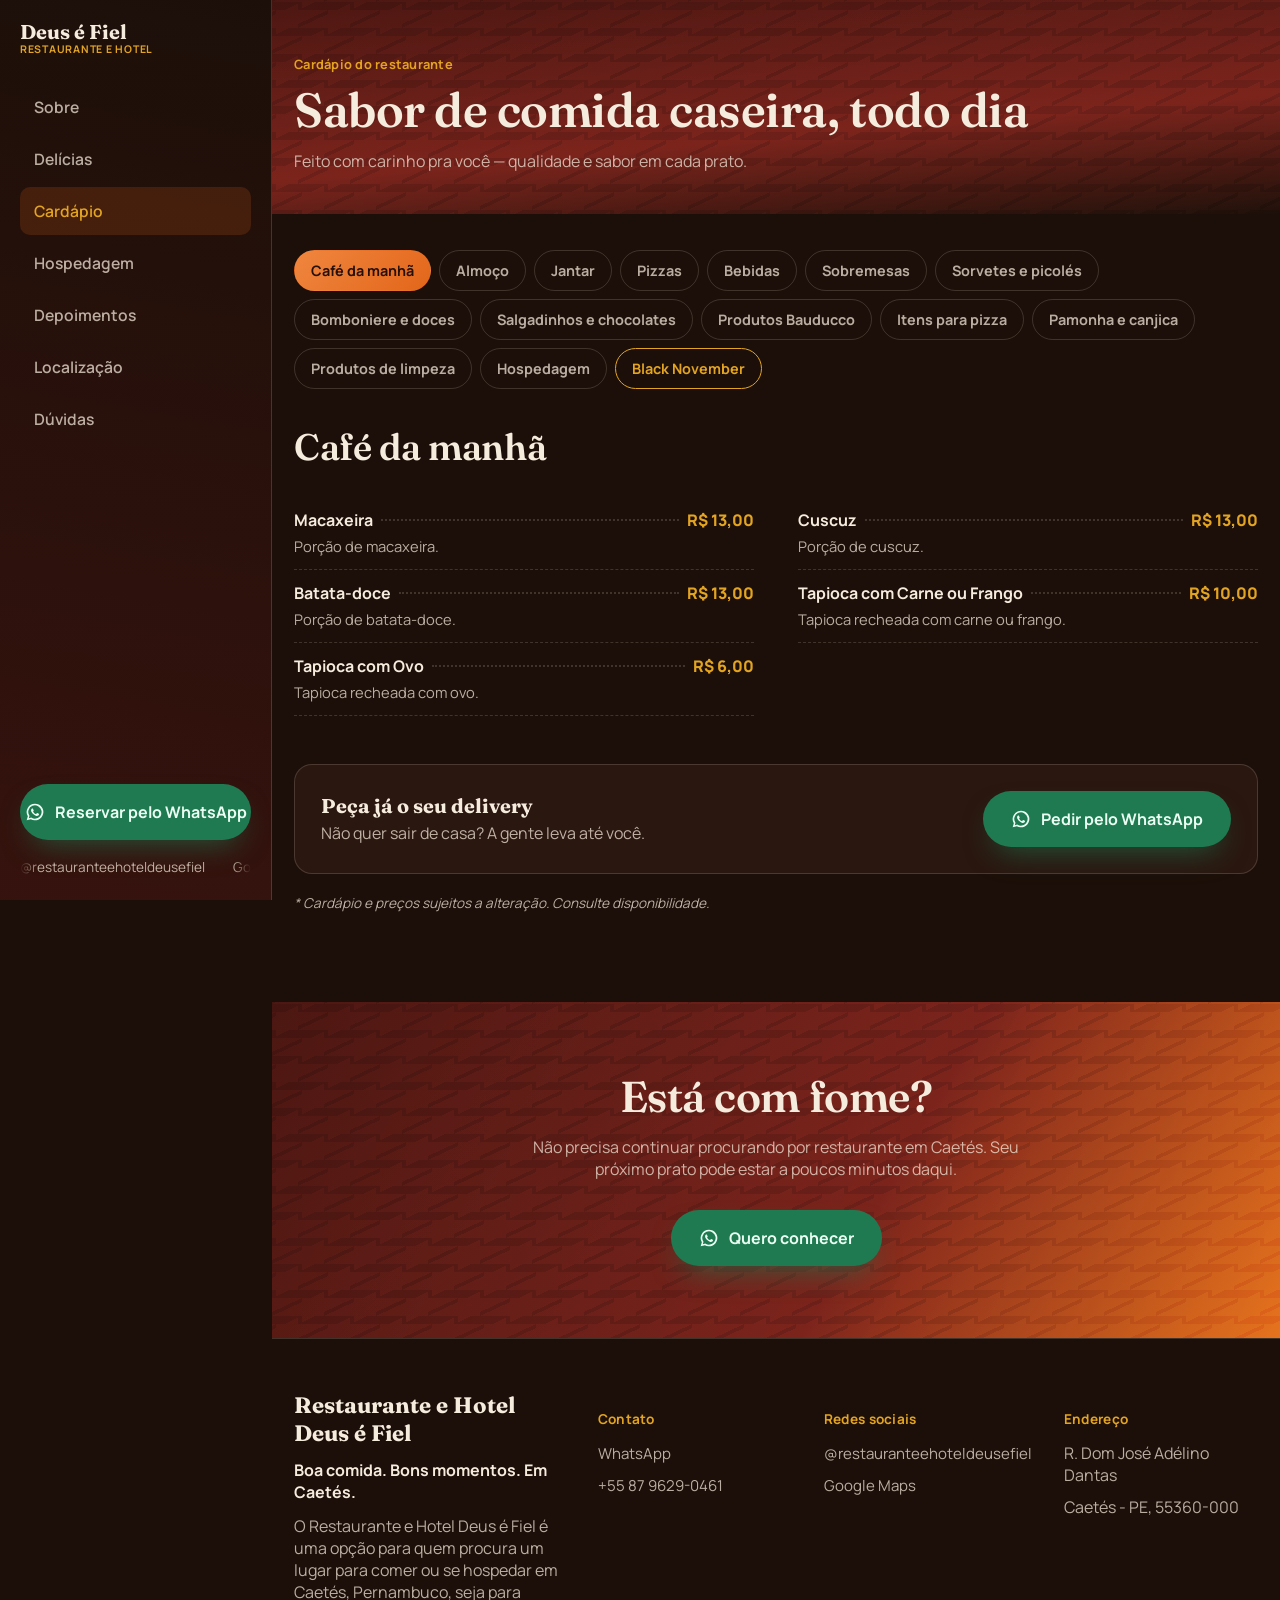
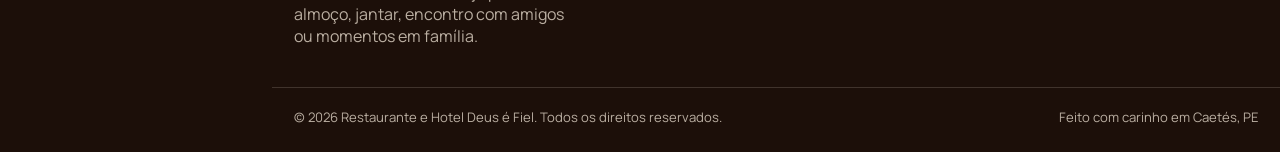
==== commit 59b8f5f1: "P2: SEO local, texto da Sobre, página de hospedagem e favicon - Texto institucional aprovado na pági" ====
--- a/cardapio/index.html
+++ b/cardapio/index.html
@@ -1,11 +1,11 @@
 <!DOCTYPE html>
 <!--
 ==============================================================================
-  RESTAURANTE DEUS É FIEL — PÁGINA CARDÁPIO — URL: /cardapio/
+  RESTAURANTE E HOTEL DEUS É FIEL — PÁGINA CARDÁPIO — URL: /cardapio/
   Site estático: cada página é uma pasta com um index.html. Arquivos compartilhados:
     assets/css/style.css .... todos os estilos ([CSS-01..25])
     assets/js/main.js ....... menu, progresso, animações, abas do cardápio ([JS-01..05])
-    assets/img/ ............. fotos do banner e do salão
+    assets/img/ ............. fotos, logo, imagem de compartilhamento e favicon
   Estrutura deste arquivo: [HEAD] informações da página (título, descrição, canonical)
     [HTML-01..04] barra de progresso, barra superior, menu lateral (iguais em todas as páginas)
     [PAG-4] conteúdo desta página · [HTML-05..06] rodapé e botão flutuante do WhatsApp
@@ -22,13 +22,32 @@
 <!-- Cor da barra do navegador no celular. -->
 <meta name="theme-color" content="#1c0f09">
 <!-- Título da aba do navegador e do resultado no Google (exclusivo desta página). -->
-<title>Cardápio | Restaurante Deus é Fiel em Caetés - PE</title>
+<title>Cardápio do Restaurante e Hotel Deus é Fiel | Caetés - PE</title>
 <!-- Texto que aparece no Google embaixo do título (exclusivo desta página, ideal até ~160 caracteres). -->
-<meta name="description" content="Veja o cardápio do Restaurante Deus é Fiel, em Caetés - PE: café da manhã, almoço, janta, pizzas, bebidas, sobremesas e mais, com descrição e preços.">
+<meta name="description" content="Cardápio com café da manhã, almoço, janta, pizzas, bebidas e sobremesas do Restaurante e Hotel Deus é Fiel, em Caetés - PE. Veja descrições e preços.">
 <!-- Endereço oficial desta página (absoluto): evita que o Google trate variações da URL como páginas diferentes. -->
 <link rel="canonical" href="https://restaurante-deus-fiel.vercel.app/cardapio/">
 <!-- Permite que o Google indexe a página e siga os links dela. -->
 <meta name="robots" content="index, follow">
+<!-- Compartilhamento (WhatsApp, Facebook, X/Twitter...): título, descrição, endereço e imagem desta página. Imagem 1200x630 com a logo. -->
+<meta property="og:type" content="website">
+<meta property="og:site_name" content="Restaurante e Hotel Deus é Fiel">
+<meta property="og:locale" content="pt_BR">
+<meta property="og:title" content="Cardápio do Restaurante e Hotel Deus é Fiel | Caetés - PE">
+<meta property="og:description" content="Cardápio com café da manhã, almoço, janta, pizzas, bebidas e sobremesas do Restaurante e Hotel Deus é Fiel, em Caetés - PE. Veja descrições e preços.">
+<meta property="og:url" content="https://restaurante-deus-fiel.vercel.app/cardapio/">
+<meta property="og:image" content="https://restaurante-deus-fiel.vercel.app/assets/img/og-restaurante-e-hotel-deus-e-fiel.jpg">
+<meta property="og:image:width" content="1200">
+<meta property="og:image:height" content="630">
+<meta property="og:image:alt" content="Logo do Restaurante e Hotel Deus é Fiel, com um chef segurando uma cloche">
+<meta name="twitter:card" content="summary_large_image">
+<meta name="twitter:title" content="Cardápio do Restaurante e Hotel Deus é Fiel | Caetés - PE">
+<meta name="twitter:description" content="Cardápio com café da manhã, almoço, janta, pizzas, bebidas e sobremesas do Restaurante e Hotel Deus é Fiel, em Caetés - PE. Veja descrições e preços.">
+<meta name="twitter:image" content="https://restaurante-deus-fiel.vercel.app/assets/img/og-restaurante-e-hotel-deus-e-fiel.jpg">
+<!-- Ícone do site (favicon) nas abas do navegador, no Google e na tela inicial do celular. Arquivos: favicon.ico e apple-touch-icon.png na raiz; favicon-192.png em assets/img/. -->
+<link rel="icon" href="/favicon.ico" sizes="48x48">
+<link rel="icon" type="image/png" sizes="192x192" href="/assets/img/favicon-192.png">
+<link rel="apple-touch-icon" href="/apple-touch-icon.png">
 <!-- Avisa ao CSS que o JavaScript está ativo (troca "no-js-fallback" por "js"). Sem JS, o conteúdo aparece normalmente. -->
 <script>document.documentElement.className='js';</script>
 <!-- Acelera o carregamento das fontes do Google (as duas linhas abaixo). -->
@@ -53,7 +72,7 @@
   <!-- Logo: leva para a página inicial (/) -->
   <a href="/" class="brand">
     <span class="brand-top">Deus é Fiel</span>
-    <span class="brand-bottom">RESTAURANTE, CAETÉS PE</span>
+    <span class="brand-bottom">RESTAURANTE E HOTEL</span>
   </a>
   <!-- Botão do WhatsApp (reserva) -->
   <a href="https://wa.me/558796290461?text=Ol%C3%A1%21%20Quero%20fazer%20uma%20reserva." class="icon-btn whats-topbar" aria-label="Reservar pelo WhatsApp">
@@ -70,7 +89,7 @@
   <div class="sidebar-head">
     <a href="/" class="brand">
       <span class="brand-top">Deus é Fiel</span>
-      <span class="brand-bottom">RESTAURANTE, CAETÉS PE</span>
+      <span class="brand-bottom">RESTAURANTE E HOTEL</span>
     </a>
     <button class="sidebar-close" id="sidebarClose" aria-label="Fechar menu">×</button>
   </div>
@@ -80,6 +99,7 @@
       <a href="/sobre/">Sobre</a>
       <a href="/delicias/">Delícias</a>
       <a href="/cardapio/" class="is-active" aria-current="page">Cardápio</a>
+      <a href="/hospedagem/">Hospedagem</a>
       <a href="/depoimentos/">Depoimentos</a>
       <a href="/localizacao/">Localização</a>
       <a href="/faq/">Dúvidas</a>
@@ -115,7 +135,7 @@
   <div class="container">
     <span class="eyebrow reveal">Cardápio do restaurante</span>
     <h1 class="reveal">Sabor de comida caseira, todo dia</h1>
-    <p class="reveal">Feito com carinho pra você — qualidade, sabor e tradição em cada prato.</p>
+    <p class="reveal">Feito com carinho pra você — qualidade e sabor em cada prato.</p>
   </div>
 </section>
 
@@ -753,9 +773,9 @@
   <div class="container foot-top">
     <!-- Coluna: marca e texto de apresentação -->
     <div class="foot-brand">
-      <span class="brand-top" style="font-size:1.4rem;">Restaurante Deus é Fiel</span>
+      <span class="brand-top" style="font-size:1.4rem;">Restaurante e Hotel Deus é Fiel</span>
       <p><strong style="color:var(--cream);">Boa comida. Bons momentos. Em Caetés.</strong></p>
-      <p>O Restaurante Deus é Fiel é uma opção para quem procura um lugar para comer em Caetés, Pernambuco, seja para almoço, jantar, encontro com amigos ou momentos em família.</p>
+      <p>O Restaurante e Hotel Deus é Fiel é uma opção para quem procura um lugar para comer ou se hospedar em Caetés, Pernambuco, seja para almoço, jantar, encontro com amigos ou momentos em família.</p>
     </div>
     <!-- Coluna: Contato -->
     <div class="foot-col">
@@ -784,7 +804,7 @@
   </div>
   <!-- Linha final do rodapé: direitos reservados (troque o ano se precisar) -->
   <div class="container foot-bottom">
-    <span>© 2026 Restaurante Deus é Fiel. Todos os direitos reservados.</span>
+    <span>© 2026 Restaurante e Hotel Deus é Fiel. Todos os direitos reservados.</span>
     <span>Feito com carinho em Caetés, PE</span>
   </div>
 </footer>
--- a/assets/css/style.css
+++ b/assets/css/style.css
@@ -381,8 +381,9 @@
   width:100%; aspect-ratio:736 / 504; min-height:280px;
   border-radius:24px; border:1px solid var(--line-dark);
   position:relative; overflow:hidden;
-  background-image:var(--img-sobre); background-size:cover; background-position:center;
-}
+}
+/* A foto do salão é uma imagem de verdade (<img> com texto alternativo): preenche a moldura sem deformar */
+.moments-visual img{ display:block; width:100%; height:100%; object-fit:cover; }
 /* Parágrafos do texto ao lado da foto */
 .moments-text p{ color:var(--cream-soft); margin-top:16px; line-height:1.75; }
 /* Frase final em destaque ("Porque comida boa alimenta...") */
@@ -720,6 +721,16 @@
 :focus-visible{ outline:3px solid var(--gold); outline-offset:3px; }
 
 /* ==========================================================================
+   [CSS-23B] LINKS DENTRO DOS CARTÕES (páginas inicial e Hospedagem)
+   ========================================================================== */
+/* Link de chamada no fim do cartão (ex.: "Ver cardápio"): dourado em fundo escuro */
+.card-link{ display:inline-block; margin-top:14px; font-weight:800; color:var(--gold); }
+/* Em seção clara o link fica vermelho-tijolo */
+.section--light .card-link{ color:var(--brick); }
+/* Sublinhado ao passar o mouse ou focar com o teclado */
+.card-link:hover, .card-link:focus-visible{ text-decoration:underline; text-underline-offset:3px; }
+
+/* ==========================================================================
    [CSS-24] SEM JAVASCRIPT
    O conteúdo principal está no HTML de cada página. Estas regras garantem que
    menu e cardápio continuem acessíveis mesmo se o JavaScript falhar.
@@ -739,11 +750,11 @@
    [CSS-25] IMAGENS (arquivos na pasta assets/img/)
    Os caminhos são relativos a este arquivo (assets/css/). Para trocar uma foto,
    substitua o arquivo em assets/img/ mantendo o mesmo nome.
-     [IMG-01] banner.jpg ... foto de fundo do banner (página inicial "/")
-     [IMG-02] salao.jpg .... foto do salão (página /sobre/, seção "A experiência")
+     [IMG-01] banner-restaurante-deus-e-fiel.jpg ........ foto de fundo do banner (página inicial "/")
+     [IMG-02] salao-restaurante-deus-e-fiel-caetes-pe.jpg  foto do salão (<img> em /sobre/, seção "A experiência")
+     Outros arquivos: logo-..., og-... (compartilhamento), favicon-192.png; favicon.ico e apple-touch-icon.png ficam na raiz.
    ========================================================================== */
 /* [IMG-01] foto de fundo do banner; usada em .hero ([CSS-11]) */
-.hero{ --img-hero: url("../img/banner.jpg"); }
-/* [IMG-02] foto do salão; usada em .moments-visual ([CSS-13]) */
-.moments-visual{ --img-sobre: url("../img/salao.jpg"); }
-
+.hero{ --img-hero: url("../img/banner-restaurante-deus-e-fiel.jpg"); }
+/* [IMG-02] a foto do salão agora é uma <img> na página /sobre/ (assets/img/salao-restaurante-deus-e-fiel-caetes-pe.jpg); não usa mais CSS */
+
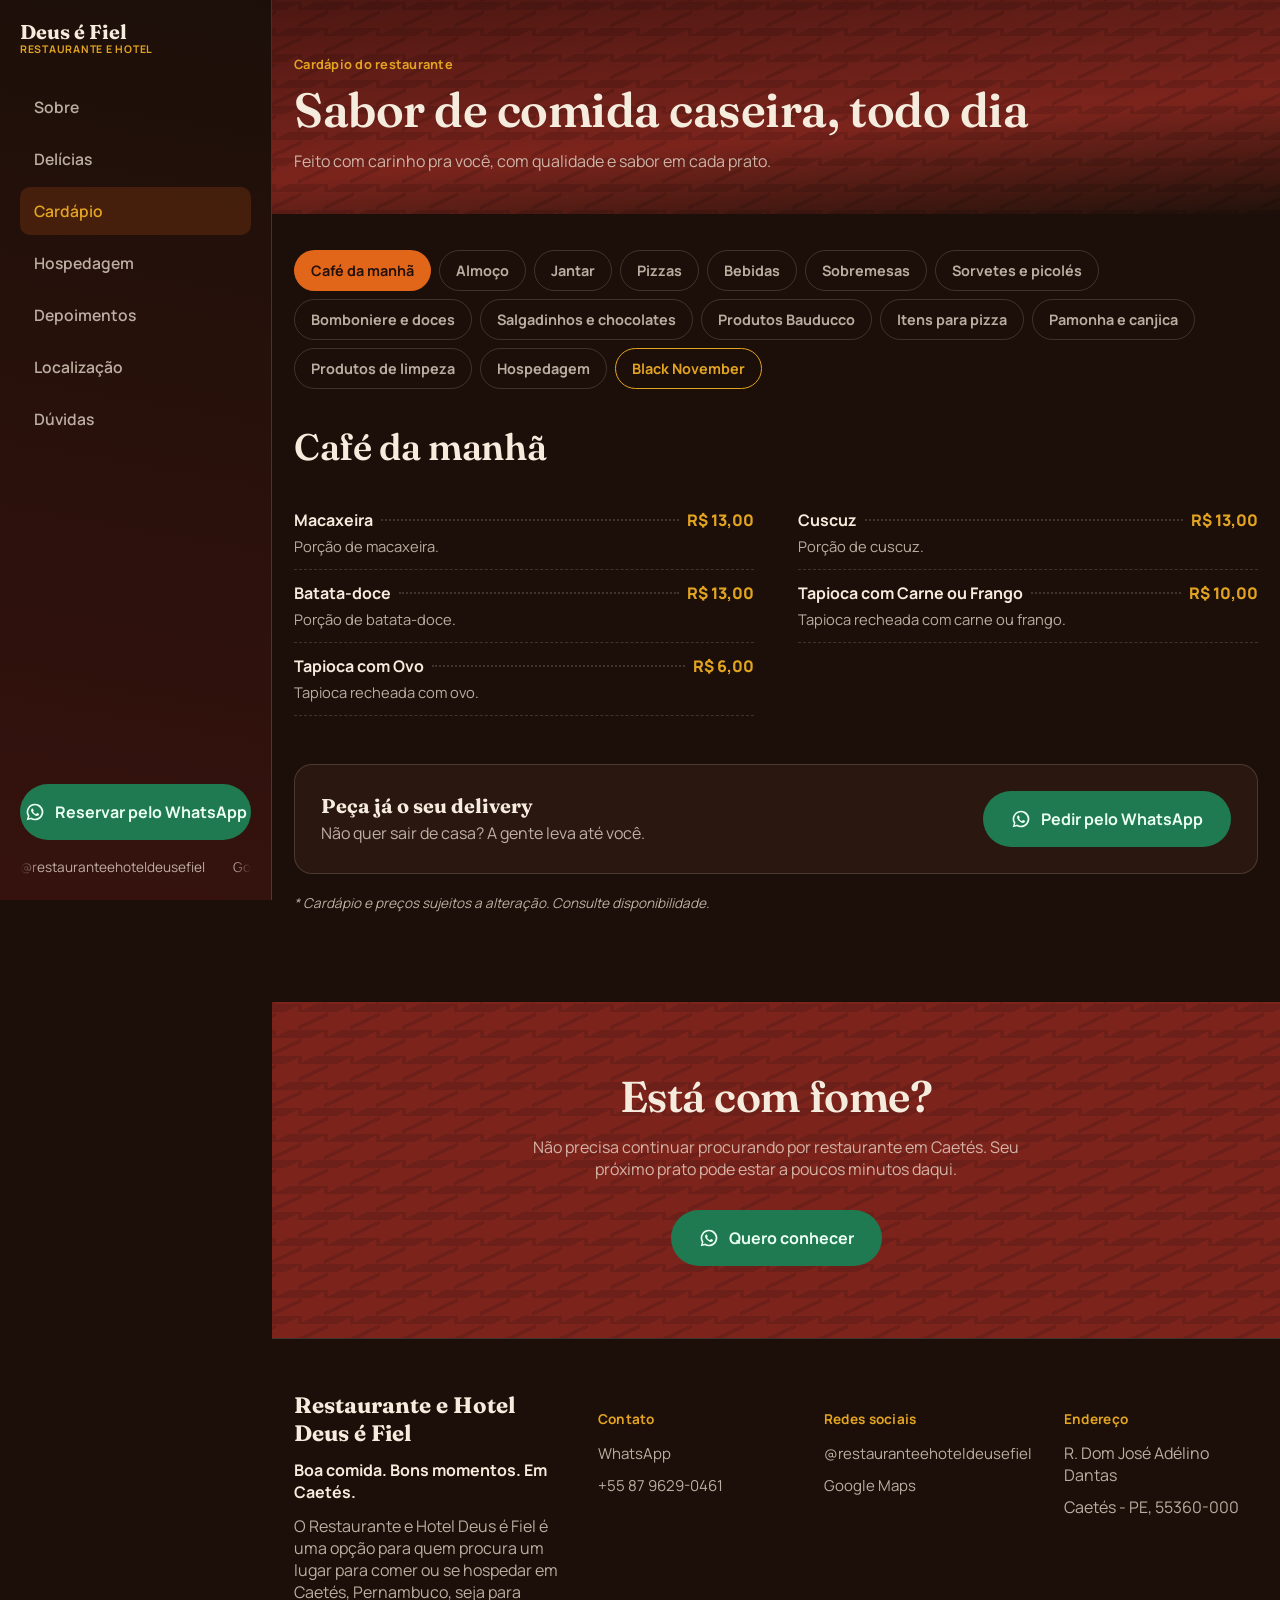
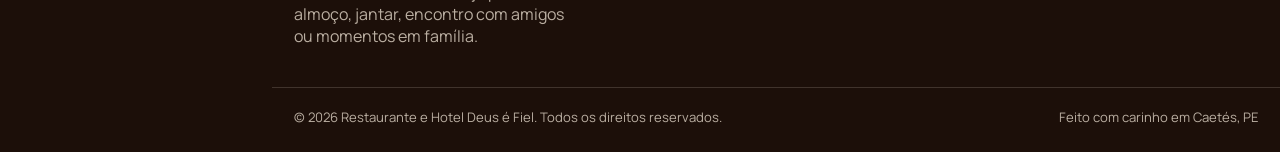
==== commit 652f730f: "Cartões da Sobre em carrossel horizontal e limpeza visual - Sobre: cartões passam na horizontal um p" ====
--- a/cardapio/index.html
+++ b/cardapio/index.html
@@ -44,10 +44,14 @@
 <meta name="twitter:title" content="Cardápio do Restaurante e Hotel Deus é Fiel | Caetés - PE">
 <meta name="twitter:description" content="Cardápio com café da manhã, almoço, janta, pizzas, bebidas e sobremesas do Restaurante e Hotel Deus é Fiel, em Caetés - PE. Veja descrições e preços.">
 <meta name="twitter:image" content="https://restaurante-deus-fiel.vercel.app/assets/img/og-restaurante-e-hotel-deus-e-fiel.jpg">
-<!-- Ícone do site (favicon) nas abas do navegador, no Google e na tela inicial do celular. Arquivos: favicon.ico e apple-touch-icon.png na raiz; favicon-192.png em assets/img/. -->
-<link rel="icon" href="/favicon.ico" sizes="48x48">
-<link rel="icon" type="image/png" sizes="192x192" href="/assets/img/favicon-192.png">
-<link rel="apple-touch-icon" href="/apple-touch-icon.png">
+<!-- Ícone do site (favicon) REDONDO: aba do navegador, Google, Chrome do celular e tela inicial. O "?v=3" força o navegador a baixar o ícone novo (aumente o número ao trocar a imagem).
+     favicon.ico, favicon-32/48/192.png e icon-192/512.png = recorte redondo do chef; apple-touch-icon.png (iPhone, o iOS exige quadrado) = logo completa. site.webmanifest guarda os ícones do Android. -->
+<link rel="icon" href="/favicon.ico?v=3" sizes="any">
+<link rel="icon" type="image/png" sizes="32x32" href="/assets/img/favicon-32.png?v=3">
+<link rel="icon" type="image/png" sizes="48x48" href="/assets/img/favicon-48.png?v=3">
+<link rel="icon" type="image/png" sizes="192x192" href="/assets/img/favicon-192.png?v=3">
+<link rel="apple-touch-icon" sizes="180x180" href="/apple-touch-icon.png?v=3">
+<link rel="manifest" href="/site.webmanifest?v=3">
 <!-- Avisa ao CSS que o JavaScript está ativo (troca "no-js-fallback" por "js"). Sem JS, o conteúdo aparece normalmente. -->
 <script>document.documentElement.className='js';</script>
 <!-- Acelera o carregamento das fontes do Google (as duas linhas abaixo). -->
@@ -135,7 +139,7 @@
   <div class="container">
     <span class="eyebrow reveal">Cardápio do restaurante</span>
     <h1 class="reveal">Sabor de comida caseira, todo dia</h1>
-    <p class="reveal">Feito com carinho pra você — qualidade e sabor em cada prato.</p>
+    <p class="reveal">Feito com carinho pra você, com qualidade e sabor em cada prato.</p>
   </div>
 </section>
 
@@ -723,7 +727,7 @@
       <!-- ========== [ABA-15] DESTAQUES E OFERTAS – BLACK NOVEMBER ========== -->
       <!-- TEMPORÁRIA: apague este painel quando a campanha Black November terminar (e o botão da aba). -->
       <div class="menu-panel" id="painel-black-november" role="tabpanel" aria-labelledby="aba-black-november" hidden>
-        <h2 class="menu-panel-title">Destaques e ofertas: Black November</h2>
+        <h2 class="menu-panel-title">Destaques e ofertas Black November</h2>
         <div class="menu-group">
           <div class="menu-list">
             <div class="menu-item"><div class="menu-item-row"><span class="name">Filé de Frango Pequeno</span><span class="fill"></span><span class="price">R$ 15,00</span></div><p class="desc">Filé de frango em porção pequena.</p></div>
--- a/assets/css/style.css
+++ b/assets/css/style.css
@@ -109,11 +109,11 @@
 .btn:active{ transform:scale(.97); }
 /* Botão laranja principal (ex.: "Ver cardápio") */
 .btn--primary{
-  background:linear-gradient(135deg, var(--ember-2), var(--ember));
-  color:#25100a; box-shadow:0 14px 30px -12px rgba(226,102,26,.65);
+  background:var(--ember);
+  color:#25100a;
 }
 /* Botão laranja sobe um pouco ao passar o mouse */
-.btn--primary:hover{ transform:translateY(-2px); box-shadow:0 18px 34px -10px rgba(226,102,26,.8); }
+.btn--primary:hover{ background:var(--ember-2); }
 /* Botão só com contorno (secundário) */
 .btn--ghost{ background:transparent; border-color:var(--line-dark); color:var(--cream); }
 /* Contorno fica dourado ao passar o mouse */
@@ -123,9 +123,9 @@
 /* Contorno fica vermelho-tijolo ao passar o mouse (fundo claro) */
 .btn--ghost.on-light:hover{ border-color:var(--brick); color:var(--brick); }
 /* Botão verde do WhatsApp */
-.btn--whats{ background:#1f7a52; color:#eafff2; box-shadow:0 14px 30px -12px rgba(31,122,82,.7); }
+.btn--whats{ background:#1f7a52; color:#eafff2; }
 /* Botão verde sobe um pouco ao passar o mouse */
-.btn--whats:hover{ transform:translateY(-2px); box-shadow:0 18px 34px -10px rgba(31,122,82,.85); }
+.btn--whats:hover{ background:#26905f; }
 /* Tamanho dos ícones dentro dos botões */
 .btn svg{ width:20px; height:20px; flex-shrink:0; }
 /* Linha que agrupa botões e quebra para a linha de baixo em telas pequenas */
@@ -170,7 +170,7 @@
 /* Cor do ícone do WhatsApp na barra superior */
 .icon-btn.whats-topbar svg{ color:#eafff2; }
 /* Barra fininha no topo que mostra quanto da página já foi rolado (largura controlada pelo JS) */
-.progress{ position:fixed; top:0; left:0; height:3px; z-index:96; background:linear-gradient(90deg, var(--gold), var(--ember)); width:0%; }
+.progress{ position:fixed; top:0; left:0; height:3px; z-index:96; background:var(--ember); width:0%; }
 
 /* ==========================================================================
    [CSS-07] MENU LATERAL
@@ -296,15 +296,8 @@
   background-image:
     linear-gradient(100deg, rgba(17,9,5,.95) 0%, rgba(17,9,5,.86) 34%, rgba(17,9,5,.5) 64%, rgba(17,9,5,.22) 100%),
     linear-gradient(0deg, rgba(17,9,5,.88) 0%, rgba(17,9,5,0) 38%),
-    linear-gradient(120deg, rgba(109,32,25,.35), rgba(226,102,26,.12)),
     var(--img-hero);
   background-size:cover; background-position:center;
-}
-/* Brilho quente que acompanha o mouse sobre o banner (movido pelo JS) */
-.hero-glow{
-  position:absolute; inset:0; z-index:1; pointer-events:none; mix-blend-mode:soft-light;
-  background:radial-gradient(420px 420px at var(--mx,25%) var(--my,45%), rgba(240,168,60,.55), transparent 65%);
-  transition:background-position .12s ease;
 }
 /* Espaçamento interno do banner */
 .hero-inner{ position:relative; z-index:2; padding-block:56px; }
@@ -322,17 +315,6 @@
 .hero-place{ font-weight:700; color:var(--cream); margin-block:18px 26px; }
 /* Nome do lugar em dourado */
 .hero-place span{ color:var(--gold); }
-/* Brasas que sobem no banner (posições definidas no HTML) */
-.ember-particle{
-  position:absolute; bottom:0; border-radius:50%; background:var(--ember-2); z-index:1;
-  box-shadow:0 0 8px 2px rgba(226,102,26,.7); opacity:0; animation:rise 6s linear infinite;
-}
-/* Animação das brasas subindo */
-@keyframes rise{
-  0%{ transform:translateY(0) translateX(0); opacity:0; }
-  12%{ opacity:.85; }
-  100%{ transform:translateY(-280px) translateX(var(--drift,20px)); opacity:0; }
-}
 /* Animação do texto do banner aparecendo da esquerda para a direita */
 @keyframes reveal-ltr{
   0%{ clip-path:inset(0 100% 0 0); opacity:0; }
@@ -351,6 +333,8 @@
 }
 /* Mantém o conteúdo acima da textura de tijolos */
 .page-hero .container{ position:relative; }
+/* Parte do título que vai para a linha de baixo (ex.: "Dúvidas Frequentes" / "Restaurante Deus é Fiel"), sem sinal entre as duas */
+.page-hero h1 .h1-sub{ display:block; }
 /* Tamanho do título das páginas internas */
 .page-hero h1{ margin-top:10px; font-size:clamp(2rem, 5.4vw, 3rem); }
 /* Subtítulo das páginas internas */
@@ -413,17 +397,14 @@
 /* Cartão branco quando está em seção clara */
 .section--light .card{ background:#fff; border-color:var(--line-light); }
 /* Cartão sobe e ganha sombra e borda dourada ao passar o mouse */
-.card:hover{ transform:translateY(-6px); box-shadow:var(--shadow); border-color:var(--gold); }
+.card:hover{ box-shadow:var(--shadow); border-color:var(--gold); }
 /* Quadradinho colorido que guarda os ícones */
 .badge{
   width:54px; height:54px; border-radius:16px; display:flex; align-items:center; justify-content:center;
-  background:linear-gradient(135deg, var(--ember-2), var(--brick)); margin-bottom:18px;
-  transition:box-shadow .35s ease, transform .35s ease;
+  background:var(--brick); margin-bottom:18px;
 }
 /* Tamanho do ícone dentro do quadradinho */
 .badge svg{ width:26px; height:26px; color:var(--cream); }
-/* Ícone dá uma leve girada quando o cartão recebe o mouse */
-.card:hover .badge{ box-shadow:0 0 0 6px rgba(226,102,26,.18); transform:scale(1.06) rotate(-3deg); }
 /* Título do cartão */
 .card h3{ margin-bottom:10px; }
 /* Texto do cartão */
@@ -497,7 +478,7 @@
 }
 .menu-tab:hover{ border-color:var(--gold); color:var(--cream); } /* destaque ao passar o mouse */
 .menu-tab[aria-selected="true"]{ /* aba aberta no momento (atributo trocado pelo JS) */
-  background:linear-gradient(135deg, var(--ember-2), var(--ember)); border-color:transparent; color:#25100a;
+  background:var(--ember); border-color:transparent; color:#25100a;
 }
 .menu-tab--promo{ border-color:var(--gold); color:var(--gold); } /* aba de campanha (Black November) */
 
@@ -543,9 +524,9 @@
 /* ==========================================================================
    [CSS-17] FAIXAS DE CHAMADA (CTA)
    ========================================================================== */
-/* Faixa de chamada para ação (degradê tijolo → laranja) */
+/* Faixa de chamada para ação (cor lisa) */
 .cta-band{
-  background:linear-gradient(120deg, var(--brick-deep), var(--brick) 60%, var(--ember));
+  background:var(--brick);
   padding-block:clamp(50px,8vh,80px); text-align:center; position:relative; overflow:hidden;
 }
 /* Título da faixa */
@@ -731,6 +712,51 @@
 .card-link:hover, .card-link:focus-visible{ text-decoration:underline; text-underline-offset:3px; }
 
 /* ==========================================================================
+   [CSS-23C] PÁGINA SOBRE: apresentação do texto institucional (só visual; o texto não muda)
+   ========================================================================== */
+/* Seção do texto */
+.sobre-story{ position:relative; }
+/* Parágrafo de abertura: grande, na fonte dos títulos */
+.sobre-lead{ font-family:var(--font-display); font-size:clamp(1.5rem, 3.6vw, 2.3rem); line-height:1.3; font-weight:600; color:var(--ink); max-width:34ch; }
+/* Trechos destacados (<mark>): marca-texto dourado embaixo das palavras */
+.sobre-story mark{ background:linear-gradient(transparent 58%, rgba(240,168,60,.6) 0); color:inherit; font-weight:700; padding:0 .1em; }
+/* Na abertura o destaque fica vermelho-tijolo */
+.sobre-lead mark{ color:var(--brick); }
+/* Os 3 cartões ficam numa fileira que passa na horizontal, um por um (avanço automático em [JS-06]; também rola com o dedo). */
+.sobre-trio{ display:flex; gap:20px; margin-top:40px; overflow-x:auto; scroll-snap-type:x mandatory; scrollbar-width:none; -webkit-overflow-scrolling:touch; outline-offset:4px; }
+.sobre-trio::-webkit-scrollbar{ display:none; } /* esconde a barra de rolagem no Chrome/Safari */
+/* Cada cartão: 86% da largura no celular, 400px no máximo; todos com a mesma altura */
+.sobre-block{ flex:0 0 min(86%, 400px); scroll-snap-align:start; background:#fff; border:1px solid var(--line-light); border-radius:var(--radius); padding:26px 24px; transition:box-shadow .3s ease, border-color .3s ease; }
+/* Cartão ganha sombra ao passar o mouse */
+.sobre-block:hover{ box-shadow:var(--shadow); border-color:var(--gold); }
+/* Setas anterior/próximo (criadas pelo JS) */
+.sobre-setas{ display:flex; gap:10px; margin-top:16px; }
+.sobre-setas button{ width:42px; height:42px; border-radius:50%; border:1px solid var(--line-light); background:#fff; color:var(--brick); font-size:1.5rem; line-height:1; cursor:pointer; transition:background .2s ease, color .2s ease; }
+.sobre-setas button:hover{ background:var(--brick); color:var(--cream); }
+/* Título do cartão (Localização, Experiência, Hospedagem): fonte dos títulos, com filete embaixo */
+.sobre-label{ font-size:1.45rem; color:var(--brick); margin:0 0 14px; padding-bottom:12px; border-bottom:1px solid var(--line-light); }
+/* Texto dentro do cartão */
+.sobre-block p{ color:var(--ink-soft); line-height:1.7; margin:0; }
+/* Cor do destaque dentro do cartão */
+.sobre-block mark{ color:var(--brick); }
+/* Citação: faixa dourada à esquerda e fonte dos títulos */
+.sobre-quote{ margin-top:48px; padding:6px 0 6px 24px; border-left:5px solid var(--gold); font-family:var(--font-display); font-size:clamp(1.2rem, 2.6vw, 1.65rem); line-height:1.45; color:var(--ink); max-width:46ch; }
+/* Cor do destaque na citação */
+.sobre-quote mark{ color:var(--brick); }
+/* Parágrafo de fecho */
+.sobre-close{ margin-top:30px; font-size:1.1rem; line-height:1.7; color:var(--ink-soft); max-width:58ch; }
+/* Cor do destaque no fecho */
+.sobre-close mark{ color:var(--brick); }
+/* Painel vermelho da chamada final */
+.sobre-final{ margin-top:38px; padding:clamp(26px, 5vw, 42px); border-radius:calc(var(--radius) + 6px); background:var(--brick-deep); color:var(--cream); }
+/* Chamada final em negrito, grande */
+.sobre-final p{ font-family:var(--font-display); font-size:clamp(1.25rem, 2.8vw, 1.75rem); line-height:1.4; margin:0; }
+/* Negrito na cor clara */
+.sobre-final strong{ font-weight:700; color:var(--cream); }
+/* Espaço entre a chamada e os botões */
+.sobre-final .btn-row{ margin-top:24px; }
+
+/* ==========================================================================
    [CSS-24] SEM JAVASCRIPT
    O conteúdo principal está no HTML de cada página. Estas regras garantem que
    menu e cardápio continuem acessíveis mesmo se o JavaScript falhar.
